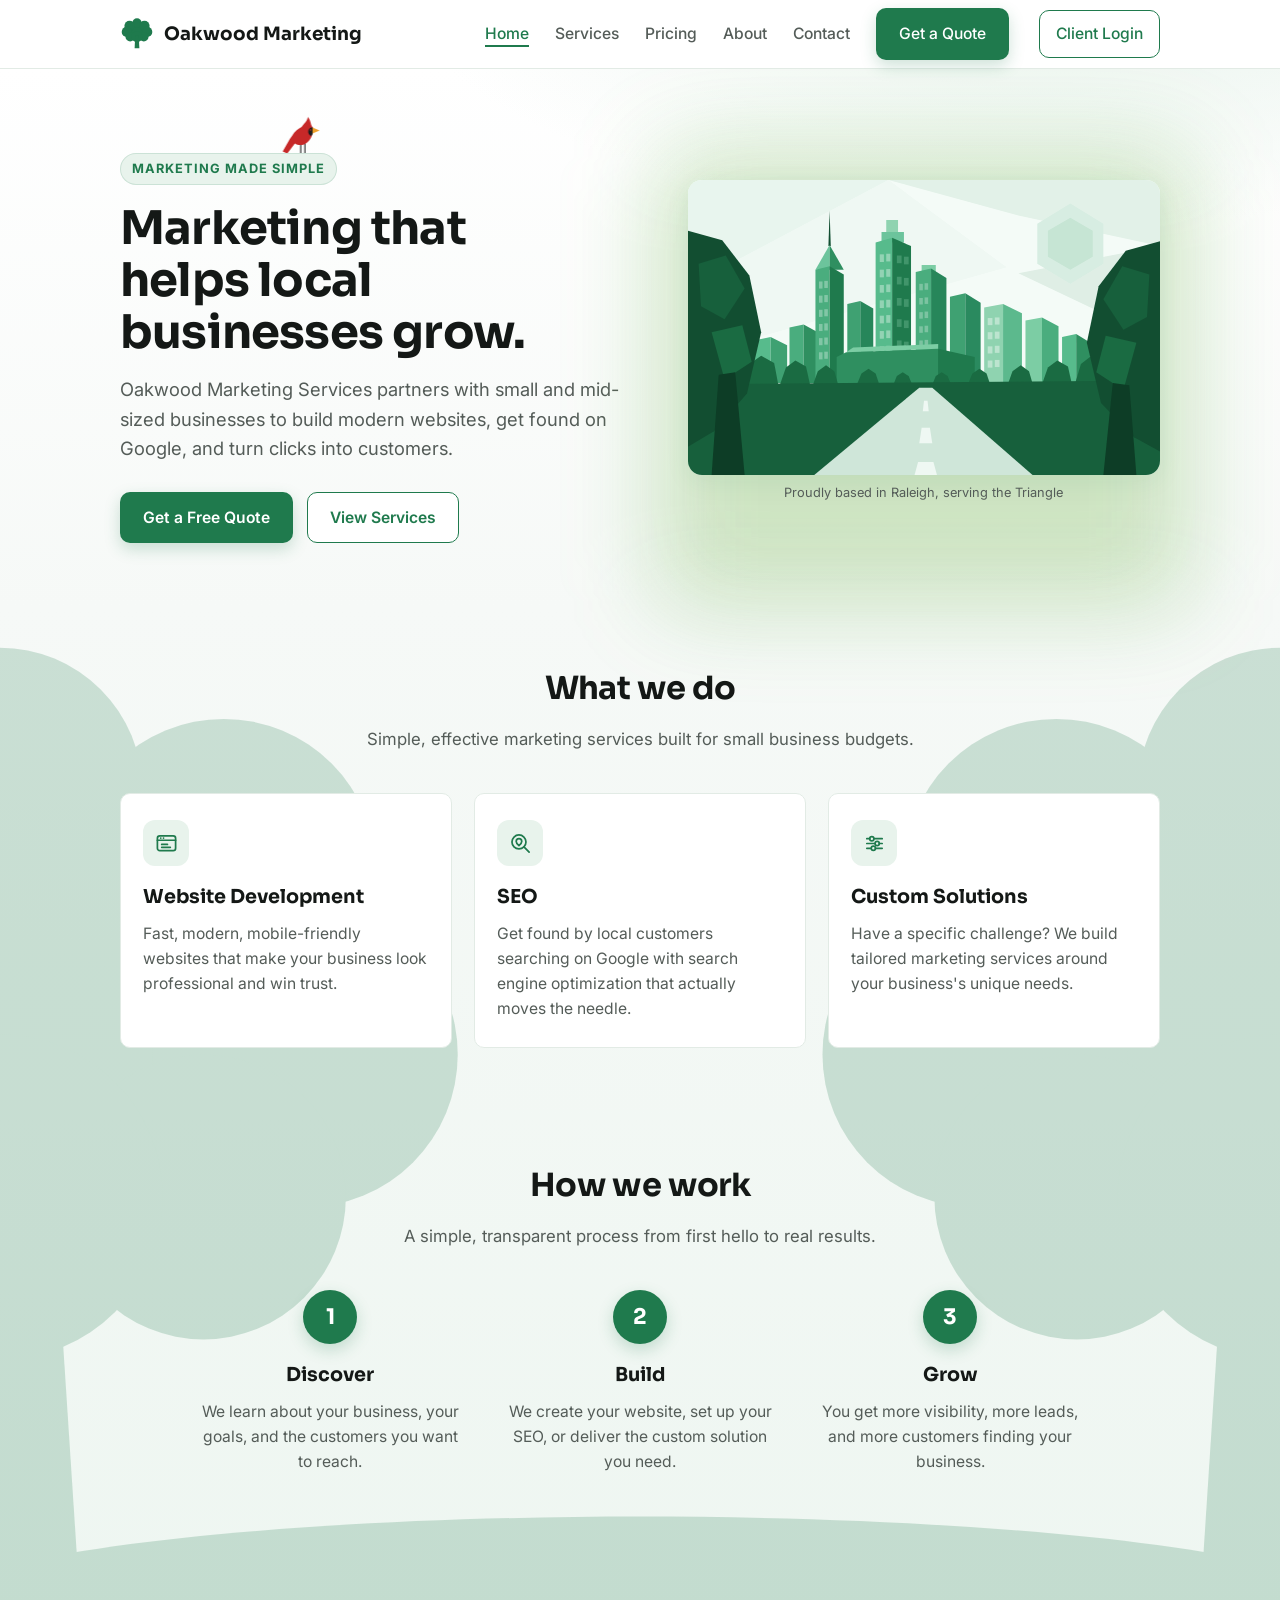
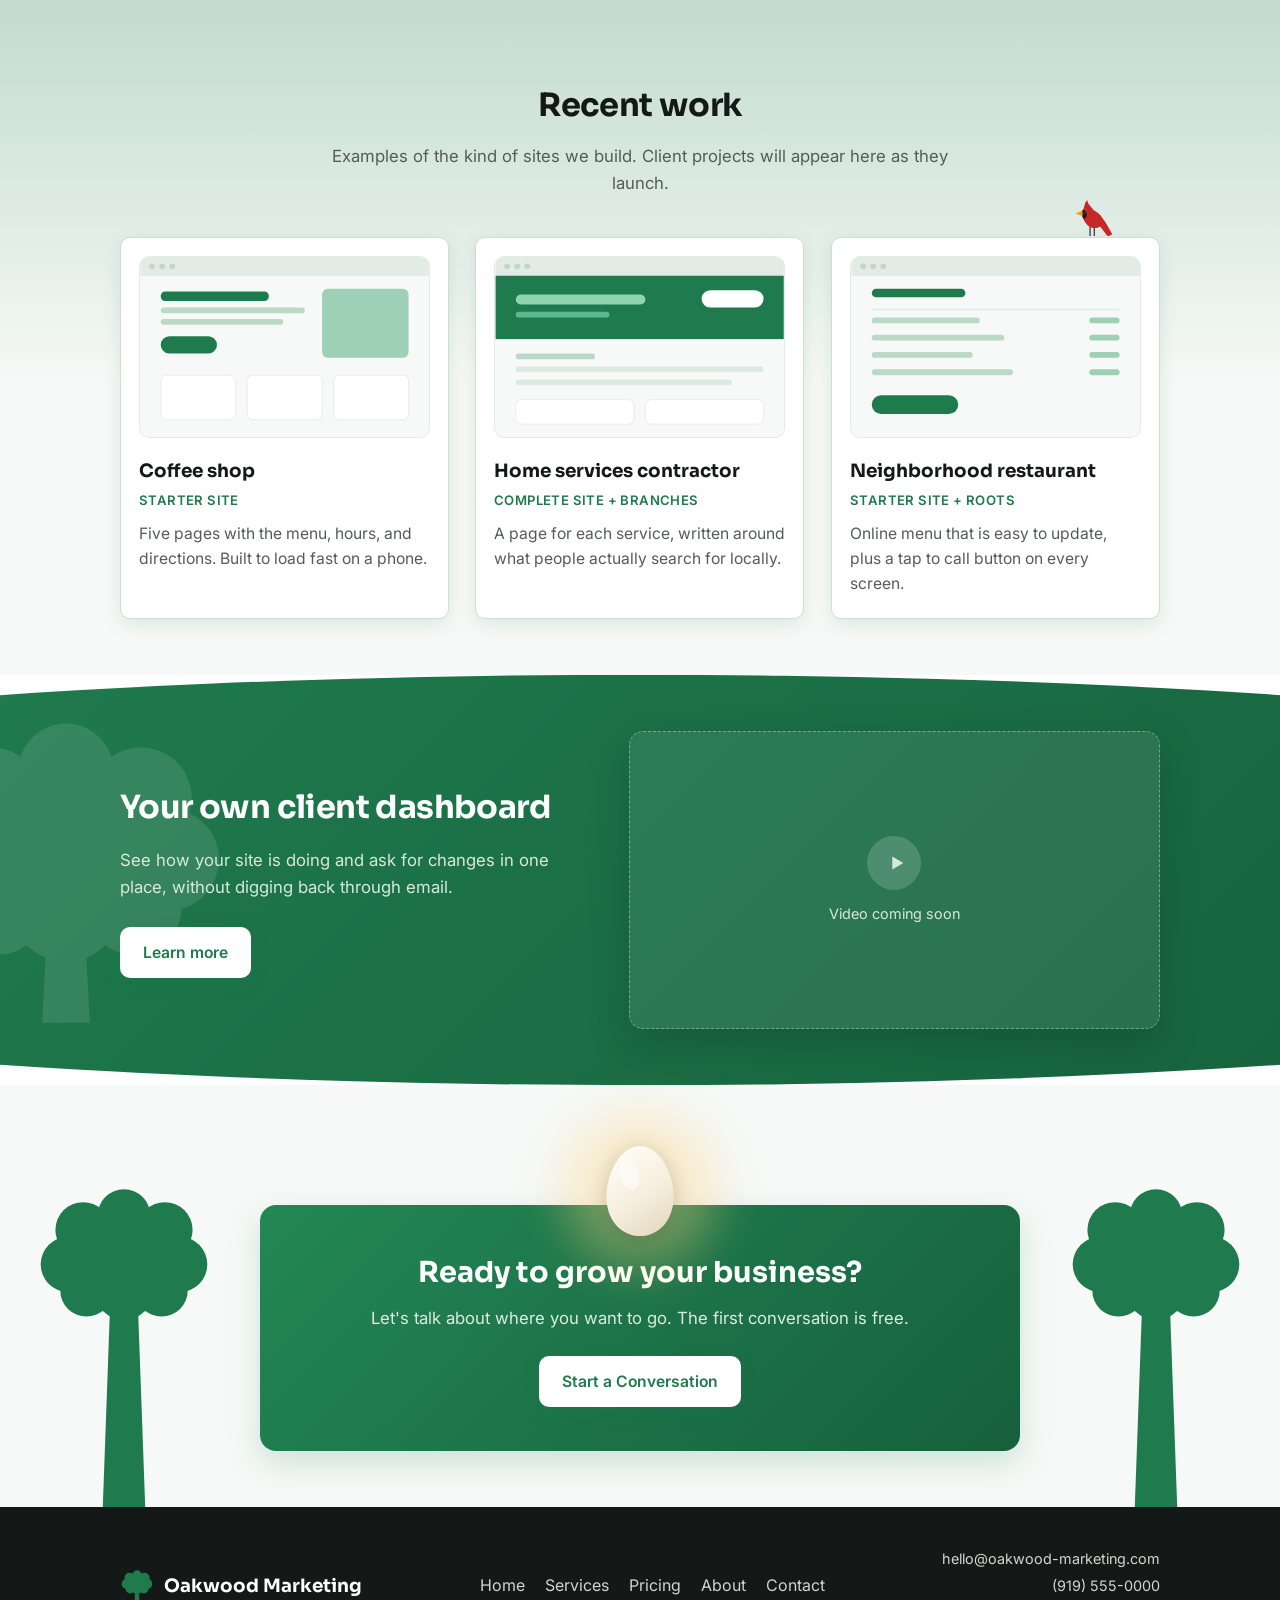
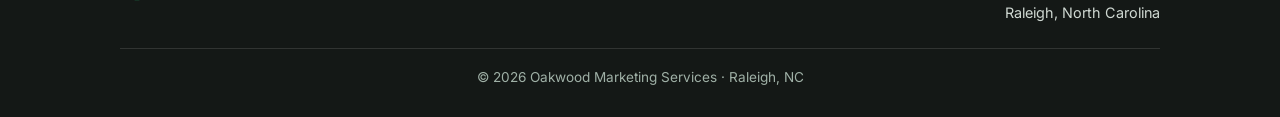
==== index.html @ 3a0f6552 "Make Client Login a white box on the nav's corner Moves it past Get a Quote so it sits out on the co" ====
<!DOCTYPE html>
<html lang="en">
<head>
  <meta charset="UTF-8">
  <meta name="viewport" content="width=device-width, initial-scale=1.0">
  <title>Oakwood Marketing Services | Small Business Marketing in Raleigh</title>
  <meta name="description" content="Oakwood Marketing Services helps small and mid-sized businesses in Raleigh and the Triangle area grow with website development, SEO, and custom marketing solutions.">
  <link rel="icon" href="assets/favicon.svg" type="image/svg+xml">
  <link rel="preconnect" href="https://fonts.googleapis.com">
  <link rel="preconnect" href="https://fonts.gstatic.com" crossorigin>
  <link href="https://fonts.googleapis.com/css2?family=Inter:wght@400;500;600&family=Sora:wght@600;700&display=swap" rel="stylesheet">
  <link rel="stylesheet" href="css/styles.css?v=86">
</head>
<body>

  <!-- Header -->
  <header class="site-header">
    <div class="container nav">
      <a href="index.html" class="brand">
        <img src="assets/logo.svg" alt="Oakwood Marketing logo" class="logo-mark">
        Oakwood Marketing
      </a>
      <button class="nav-toggle" aria-label="Toggle menu" onclick="document.getElementById('navLinks').classList.toggle('open')">☰</button>
      <ul class="nav-links" id="navLinks">
        <li><a href="index.html" class="active">Home</a></li>
        <li><a href="services.html">Services</a></li>
        <li><a href="services.html#pricing">Pricing</a></li>
        <li><a href="about.html">About</a></li>
        <li><a href="contact.html">Contact</a></li>
        <li><a href="contact.html" class="btn btn-primary">Get a Quote</a></li>
        <li><a href="login.html" class="btn btn-outline nav-login">Client Login</a></li>
      </ul>
    </div>
  </header>

  <!-- Hero -->
  <section class="hero">
    <div class="container hero-grid">
      <div>
        <span class="eyebrow">
          Marketing made simple
          <span class="cardinal-flight">
            <svg class="cardinal" viewBox="0 0 100 94" role="img" aria-label="Cardinal, the North Carolina state bird">
            <g class="bird">
            <!-- legs -->
            <g stroke="#1c1c1c" stroke-width="2.6" stroke-linecap="round">
              <line x1="47" y1="70" x2="47" y2="93"/>
              <line x1="57" y1="68" x2="57" y2="93"/>
            </g>
            <!-- single silhouette: crest, back, tail, belly, throat -->
            <path fill="#c62828" d="
              M76,33
              C74,30 73,28 72,26
              C70,18 68,11 64,7
              C63,13 60,18 56,22
              C53,25 51,28 49,31
              C41,35 33,41 27,51
              C24,55 22,58 20,61
              L4,89
              L15,94
              L33,70
              C42,76 54,75 63,67
              C69,62 73,55 75,46
              Z"/>
            <!-- face mask -->
            <path fill="#1c1c1c" d="
              M76,32
              C70,31 66,34 65,40
              C64,46 67,51 72,52
              C74,50 75,48 76,45
              Z"/>
            <!-- beak -->
            <polygon fill="#f0a02a" points="75,32 92,39 75,46"/>
            <!-- eye -->
            <circle cx="70" cy="38" r="1.9" fill="#c62828"/>
            </g>
            </svg>
          </span>
        </span>
        <h1>Marketing that helps local businesses grow.</h1>
        <p class="lead">Oakwood Marketing Services partners with small and mid-sized businesses to build modern websites, get found on Google, and turn clicks into customers.</p>
        <div class="hero-actions">
          <a href="contact.html" class="btn btn-primary">Get a Free Quote</a>
          <a href="services.html" class="btn btn-outline">View Services</a>
        </div>
      </div>
      <div class="hero-visual">
        <img src="assets/raleigh.svg" alt="Low poly illustration of the downtown Raleigh skyline" class="hero-img">
        <p class="img-caption">Proudly based in Raleigh, serving the Triangle</p>
      </div>
    </div>
  </section>

  <!-- Scene: What we do + How we work share one continuous backdrop -->
  <div class="scene">
    <div class="section-accents" aria-hidden="true">
      <svg class="tree-accent left" viewBox="0 0 100 100" preserveAspectRatio="xMidYMax meet">
        <g fill="#1f7a4d">
          <polygon points="45,54 55,54 58,100 42,100"/>
          <g class="canopy">
            <circle cx="50" cy="38" r="26"/>
            <circle cx="50" cy="18" r="14"/>
            <circle cx="28" cy="26" r="15"/>
            <circle cx="72" cy="26" r="15"/>
            <circle cx="20" cy="44" r="15"/>
            <circle cx="80" cy="44" r="15"/>
            <circle cx="30" cy="58" r="14"/>
            <circle cx="70" cy="58" r="14"/>
            <circle cx="50" cy="58" r="16"/>
          </g>
        </g>
      </svg>
      <svg class="tree-accent right" viewBox="0 0 100 100" preserveAspectRatio="xMidYMax meet">
        <g fill="#1f7a4d">
          <polygon points="45,54 55,54 58,100 42,100"/>
          <g class="canopy">
            <circle cx="50" cy="38" r="26"/>
            <circle cx="50" cy="18" r="14"/>
            <circle cx="28" cy="26" r="15"/>
            <circle cx="72" cy="26" r="15"/>
            <circle cx="20" cy="44" r="15"/>
            <circle cx="80" cy="44" r="15"/>
            <circle cx="30" cy="58" r="14"/>
            <circle cx="70" cy="58" r="14"/>
            <circle cx="50" cy="58" r="16"/>
          </g>
        </g>
      </svg>
      <img src="assets/hill.svg" alt="" class="hill-accent">
    </div>

  <!-- Services preview -->
  <section class="section-soft">
    <div class="container">
      <div class="section-head reveal">
        <h2>What we do</h2>
        <p>Simple, effective marketing services built for small business budgets.</p>
      </div>
      <div class="cards reveal-group">
        <div class="card reveal">
          <div class="icon"><svg viewBox="0 0 24 24" fill="none" stroke="currentColor" stroke-width="1.8" stroke-linecap="round" stroke-linejoin="round" aria-hidden="true"><rect x="2.5" y="4" width="19" height="15.5" rx="2.5"/><path d="M2.5 8.6h19"/><circle cx="6" cy="6.3" r=".95" fill="currentColor" stroke="none"/><circle cx="8.9" cy="6.3" r=".95" fill="currentColor" stroke="none"/><path d="M7 13h6M7 16h9"/></svg></div>
          <h3>Website Development</h3>
          <p>Fast, modern, mobile-friendly websites that make your business look professional and win trust.</p>
        </div>
        <div class="card reveal">
          <div class="icon"><svg viewBox="0 0 24 24" fill="none" stroke="currentColor" stroke-width="1.8" stroke-linecap="round" stroke-linejoin="round" aria-hidden="true"><circle cx="10.4" cy="10.4" r="7.3"/><path d="M15.6 15.6 21 21"/><path d="M10.4 14.2s2.9-2.5 2.9-4.4a2.9 2.9 0 0 0-5.8 0c0 1.9 2.9 4.4 2.9 4.4Z"/></svg></div>
          <h3>SEO</h3>
          <p>Get found by local customers searching on Google with search engine optimization that actually moves the needle.</p>
        </div>
        <div class="card reveal">
          <div class="icon"><svg viewBox="0 0 24 24" fill="none" stroke="currentColor" stroke-width="1.8" stroke-linecap="round" stroke-linejoin="round" aria-hidden="true"><path d="M4 7h3M11.4 7H20"/><circle cx="9.2" cy="7" r="2.2"/><path d="M4 12h8.6M17 12h3"/><circle cx="14.8" cy="12" r="2.2"/><path d="M4 17h4.6M13 17h7"/><circle cx="10.8" cy="17" r="2.2"/></svg></div>
          <h3>Custom Solutions</h3>
          <p>Have a specific challenge? We build tailored marketing services around your business's unique needs.</p>
        </div>
      </div>
    </div>
  </section>

  <!-- How we work -->
  <section class="how-it-works">
    <div class="container">
      <div class="section-head reveal">
        <h2>How we work</h2>
        <p>A simple, transparent process from first hello to real results.</p>
      </div>
      <div class="steps reveal-group">
        <div class="step reveal">
          <div class="step-num">1</div>
          <h3>Discover</h3>
          <p>We learn about your business, your goals, and the customers you want to reach.</p>
        </div>
        <div class="step reveal">
          <div class="step-num">2</div>
          <h3>Build</h3>
          <p>We create your website, set up your SEO, or deliver the custom solution you need.</p>
        </div>
        <div class="step reveal">
          <div class="step-num">3</div>
          <h3>Grow</h3>
          <p>You get more visibility, more leads, and more customers finding your business.</p>
        </div>
      </div>
    </div>
  </section>
  </div><!-- /.scene -->

  <!-- Portfolio -->
  <section class="work-section work-field">
    <div class="container">
      <div class="section-head reveal">
        <h2>Recent work</h2>
        <p>Examples of the kind of sites we build. Client projects will appear here as they launch.</p>
      </div>

      <div class="work-grid reveal-group">

        <article class="work-card reveal">
          <div class="work-shot">
            <svg viewBox="0 0 400 250" aria-hidden="true">
              <rect width="400" height="250" fill="#f6f9f7"/>
              <rect width="400" height="26" fill="#e2ebe5"/>
              <circle cx="16" cy="13" r="4" fill="#c3d6cb"/><circle cx="30" cy="13" r="4" fill="#c3d6cb"/><circle cx="44" cy="13" r="4" fill="#c3d6cb"/>
              <rect x="28" y="48" width="150" height="13" rx="6" fill="#1f7a4d"/>
              <rect x="28" y="70" width="200" height="8" rx="4" fill="#bcd9c8"/>
              <rect x="28" y="86" width="170" height="8" rx="4" fill="#bcd9c8"/>
              <rect x="28" y="110" width="78" height="24" rx="12" fill="#1f7a4d"/>
              <rect x="252" y="44" width="120" height="96" rx="8" fill="#9ed0b6"/>
              <rect x="28" y="164" width="104" height="62" rx="8" fill="#ffffff" stroke="#dceae2"/>
              <rect x="148" y="164" width="104" height="62" rx="8" fill="#ffffff" stroke="#dceae2"/>
              <rect x="268" y="164" width="104" height="62" rx="8" fill="#ffffff" stroke="#dceae2"/>
            </svg>
          </div>
          <h3>Coffee shop</h3>
          <p class="work-meta">Starter Site</p>
          <p>Five pages with the menu, hours, and directions. Built to load fast on a phone.</p>
        </article>

        <article class="work-card reveal">
          <div class="work-shot">
            <svg viewBox="0 0 400 250" aria-hidden="true">
              <rect width="400" height="250" fill="#f6f9f7"/>
              <rect width="400" height="26" fill="#e2ebe5"/>
              <circle cx="16" cy="13" r="4" fill="#c3d6cb"/><circle cx="30" cy="13" r="4" fill="#c3d6cb"/><circle cx="44" cy="13" r="4" fill="#c3d6cb"/>
              <rect x="0" y="26" width="400" height="88" fill="#1f7a4d"/>
              <rect x="28" y="52" width="180" height="14" rx="7" fill="#8fd3b0"/>
              <rect x="28" y="76" width="130" height="8" rx="4" fill="#5cb98d"/>
              <rect x="286" y="46" width="86" height="24" rx="12" fill="#ffffff"/>
              <rect x="28" y="134" width="110" height="8" rx="4" fill="#bcd9c8"/>
              <rect x="28" y="152" width="344" height="8" rx="4" fill="#dceae2"/>
              <rect x="28" y="170" width="300" height="8" rx="4" fill="#dceae2"/>
              <rect x="28" y="198" width="164" height="34" rx="8" fill="#ffffff" stroke="#dceae2"/>
              <rect x="208" y="198" width="164" height="34" rx="8" fill="#ffffff" stroke="#dceae2"/>
            </svg>
          </div>
          <h3>Home services contractor</h3>
          <p class="work-meta">Complete Site + Branches</p>
          <p>A page for each service, written around what people actually search for locally.</p>
        </article>

        <article class="work-card reveal">
          <div class="work-shot">
            <svg viewBox="0 0 400 250" aria-hidden="true">
              <rect width="400" height="250" fill="#f6f9f7"/>
              <rect width="400" height="26" fill="#e2ebe5"/>
              <circle cx="16" cy="13" r="4" fill="#c3d6cb"/><circle cx="30" cy="13" r="4" fill="#c3d6cb"/><circle cx="44" cy="13" r="4" fill="#c3d6cb"/>
              <rect x="28" y="44" width="130" height="12" rx="6" fill="#1f7a4d"/>
              <rect x="28" y="72" width="344" height="1.5" fill="#dceae2"/>
              <rect x="28" y="84" width="150" height="8" rx="4" fill="#bcd9c8"/><rect x="330" y="84" width="42" height="8" rx="4" fill="#9ed0b6"/>
              <rect x="28" y="108" width="184" height="8" rx="4" fill="#bcd9c8"/><rect x="330" y="108" width="42" height="8" rx="4" fill="#9ed0b6"/>
              <rect x="28" y="132" width="140" height="8" rx="4" fill="#bcd9c8"/><rect x="330" y="132" width="42" height="8" rx="4" fill="#9ed0b6"/>
              <rect x="28" y="156" width="196" height="8" rx="4" fill="#bcd9c8"/><rect x="330" y="156" width="42" height="8" rx="4" fill="#9ed0b6"/>
              <rect x="28" y="192" width="120" height="26" rx="13" fill="#1f7a4d"/>
            </svg>
          </div>
          <h3>Neighborhood restaurant</h3>
          <p class="work-meta">Starter Site + Roots</p>
          <p>Online menu that is easy to update, plus a tap to call button on every screen.</p>
        </article>

        <!-- Same cardinal, same flight. The wrapper mirrors it so the
             run-up comes from the right and it perches on the last card. -->
        <span class="cardinal-perch grow" aria-hidden="true">
          <span class="cardinal-flight">
              <svg class="cardinal" viewBox="0 0 100 94" aria-hidden="true">
              <g class="bird">
              <!-- legs -->
              <g stroke="#1c1c1c" stroke-width="2.6" stroke-linecap="round">
                <line x1="47" y1="70" x2="47" y2="93"/>
                <line x1="57" y1="68" x2="57" y2="93"/>
              </g>
              <!-- single silhouette: crest, back, tail, belly, throat -->
              <path fill="#c62828" d="
                M76,33
                C74,30 73,28 72,26
                C70,18 68,11 64,7
                C63,13 60,18 56,22
                C53,25 51,28 49,31
                C41,35 33,41 27,51
                C24,55 22,58 20,61
                L4,89
                L15,94
                L33,70
                C42,76 54,75 63,67
                C69,62 73,55 75,46
                Z"/>
              <!-- face mask -->
              <path fill="#1c1c1c" d="
                M76,32
                C70,31 66,34 65,40
                C64,46 67,51 72,52
                C74,50 75,48 76,45
                Z"/>
              <!-- beak -->
              <polygon fill="#f0a02a" points="75,32 92,39 75,46"/>
              <!-- eye -->
              <circle cx="70" cy="38" r="1.9" fill="#c62828"/>
              </g>
              </svg>
          </span>
        </span>

      </div>
    </div>
  </section>

  <!-- Client dashboard -->
  <section class="promo-section" id="dashboard">
    <img src="assets/logo-white.svg" alt="" class="promo-stamp" aria-hidden="true">
    <div class="container promo-grid">

      <div class="promo-copy reveal">
        <h2>Your own client dashboard</h2>
        <p>See how your site is doing and ask for changes in one place, without
           digging back through email.</p>
        <!-- Point this at the dashboard's own page or section once one exists. -->
        <a href="services.html" class="btn btn-primary">Learn more</a>
      </div>

      <!-- TO ADD THE VIDEO: delete the .promo-video-empty span below and drop the
           embed in its place, e.g.
           <iframe src="https://www.youtube.com/embed/VIDEO_ID"
                   title="A tour of the client dashboard"
                   allow="accelerometer; clipboard-write; encrypted-media; picture-in-picture"
                   allowfullscreen></iframe>
           The frame is already 16:9 and the iframe fills it, so nothing else
           needs changing. -->
      <div class="promo-video reveal">
        <span class="promo-video-empty">
          <span class="play">
            <svg viewBox="0 0 24 24" fill="currentColor" aria-hidden="true">
              <polygon points="8,5 20,12 8,19"/>
            </svg>
          </span>
          Video coming soon
        </span>
      </div>

    </div>
  </section>

  <!-- CTA -->
  <section class="section-soft cta-section">
    <svg class="cta-tree left grow" viewBox="0 0 120 200" aria-hidden="true">
      <g fill="#1f7a4d">
        <polygon points="52,62 68,62 73,200 47,200"/>
        <g class="canopy">
          <circle cx="60" cy="44" r="30"/>
          <circle cx="60" cy="21" r="16"/>
          <circle cx="35" cy="30" r="17"/>
          <circle cx="85" cy="30" r="17"/>
          <circle cx="26" cy="51" r="17"/>
          <circle cx="94" cy="51" r="17"/>
          <circle cx="37" cy="67" r="16"/>
          <circle cx="83" cy="67" r="16"/>
          <circle cx="60" cy="67" r="18"/>
        </g>
      </g>
    </svg>
    <svg class="cta-tree right grow" viewBox="0 0 120 200" aria-hidden="true">
      <g fill="#1f7a4d">
        <polygon points="52,62 68,62 73,200 47,200"/>
        <g class="canopy">
          <circle cx="60" cy="44" r="30"/>
          <circle cx="60" cy="21" r="16"/>
          <circle cx="35" cy="30" r="17"/>
          <circle cx="85" cy="30" r="17"/>
          <circle cx="26" cy="51" r="17"/>
          <circle cx="94" cy="51" r="17"/>
          <circle cx="37" cy="67" r="16"/>
          <circle cx="83" cy="67" r="16"/>
          <circle cx="60" cy="67" r="18"/>
        </g>
      </g>
    </svg>
    <div class="container">
      <div class="cta-band reveal">
        <div class="egg-mark" aria-hidden="true">
          <span class="egg-glow"></span>
          <svg class="egg" viewBox="0 0 100 100">
            <defs>
              <linearGradient id="eggShell" x1="0.28" y1="0" x2="0.78" y2="1">
                <stop offset="0" stop-color="#fffdf6"/>
                <stop offset="0.55" stop-color="#f6eedd"/>
                <stop offset="1" stop-color="#e4d9c2"/>
              </linearGradient>
            </defs>
            <path d="M50,3 C69,3 85,29 85,56 C85,81 69,97 50,97 C31,97 15,81 15,56 C15,29 31,3 50,3 Z"
                  fill="url(#eggShell)"/>
            <ellipse cx="39" cy="34" rx="10" ry="15" fill="#ffffff" opacity="0.5" transform="rotate(-18 39 34)"/>
          </svg>
        </div>
        <h2>Ready to grow your business?</h2>
        <p>Let's talk about where you want to go. The first conversation is free.</p>
        <a href="contact.html" class="btn btn-primary">Start a Conversation</a>
      </div>
    </div>
  </section>


  <!-- Footer -->
  <footer class="site-footer">
    <div class="container">
      <div class="footer-grid">
        <a href="index.html" class="brand">
          <img src="assets/logo.svg" alt="Oakwood Marketing logo" class="logo-mark"> Oakwood Marketing
        </a>
        <ul class="footer-links">
          <li><a href="index.html">Home</a></li>
          <li><a href="services.html">Services</a></li>
          <li><a href="services.html#pricing">Pricing</a></li>
          <li><a href="about.html">About</a></li>
          <li><a href="contact.html">Contact</a></li>
        </ul>
        <ul class="footer-contact">
          <li><a href="mailto:hello@oakwood-marketing.com">hello@oakwood-marketing.com</a></li>
          <li><a href="tel:+19195550000">(919) 555-0000</a></li>
          <li>Raleigh, North Carolina</li>
        </ul>
      </div>
      <div class="footer-bottom">
        © 2026 Oakwood Marketing Services · Raleigh, NC
      </div>
    </div>
  </footer>

  <script src="js/main.js"></script>
</body>
</html>
---- css/styles.css ----
/* Oakwood Marketing Services base styles.
   Simple, modern, white + green. */

:root {
  --green: #1f7a4d;
  --green-dark: #15603b;
  --green-light: #e8f3ec;
  --ink: #141816;
  --muted: #545c58;
  --white: #ffffff;
  --bg-soft: #f6f9f7;
  /* The one grass tone. This is what a tinted tree or hill actually renders as
     on the home page, so anything that has to sit flush against grass is filled
     with this flat value instead of stacking its own opacity. Two separately
     tinted layers that overlap composite to a darker patch; one flat colour
     cannot. */
  --grass: #c5ddd0;
  --border: #e2ebe5;
  --radius: 10px;
  --shadow: 0 6px 24px rgba(31, 122, 77, 0.08);
  --max: 1080px;
  --font-display: "Sora", -apple-system, BlinkMacSystemFont, "Segoe UI", Roboto, Helvetica, Arial, sans-serif;
  --font-body: "Inter", -apple-system, BlinkMacSystemFont, "Segoe UI", Roboto, Helvetica, Arial, sans-serif;
}

* { box-sizing: border-box; }

html { scroll-behavior: smooth; }

/* The header is sticky, so jumping to an anchor would park the target
   underneath it. Stop short by the header height plus a little breathing room. */
[id] { scroll-margin-top: 96px; }

body {
  margin: 0;
  font-family: var(--font-body);
  color: var(--ink);
  background: var(--white);
  line-height: 1.6;
}

h1, h2, h3, .brand, .stat .num {
  font-family: var(--font-display);
}

a { color: var(--green); text-decoration: none; }
a:hover { text-decoration: underline; }

.container {
  width: 100%;
  max-width: var(--max);
  margin: 0 auto;
  padding: 0 20px;
}

/* ---------- Header / Nav ---------- */
.site-header {
  position: sticky;
  top: 0;
  z-index: 50;
  background: rgba(255, 255, 255, 0.92);
  backdrop-filter: blur(8px);
  border-bottom: 1px solid var(--border);
}

.nav {
  display: flex;
  align-items: center;
  justify-content: space-between;
  height: 68px;
}

.brand {
  display: flex;
  align-items: center;
  gap: 10px;
  font-weight: 700;
  font-size: 1.15rem;
  color: var(--ink);
}
.brand:hover { text-decoration: none; }

.brand .logo-mark {
  width: 34px;
  height: 34px;
  display: inline-block;
  vertical-align: middle;
}

.nav-links {
  display: flex;
  align-items: center;
  gap: 26px;
  list-style: none;
  margin: 0;
  padding: 0;
}
.nav-links a {
  color: var(--muted);
  font-weight: 500;
  font-size: 0.98rem;
}
.nav-links a:hover,
.nav-links a.active {
  color: var(--green);
  text-decoration: none;
}

.nav-toggle {
  display: none;
  background: none;
  border: 1px solid var(--border);
  border-radius: 8px;
  padding: 8px 10px;
  cursor: pointer;
  font-size: 1.1rem;
  line-height: 1;
}

/* ---------- Buttons ---------- */
.btn {
  display: inline-block;
  padding: 12px 22px;
  border-radius: var(--radius);
  font-weight: 600;
  font-size: 0.98rem;
  cursor: pointer;
  border: 1px solid transparent;
  transition: transform 0.05s ease, background 0.15s ease, color 0.15s ease;
}
.btn:hover { text-decoration: none; }
.btn:active { transform: translateY(1px); }

.btn-primary {
  background: var(--green);
  color: #fff;
}
.btn-primary:hover { background: var(--green-dark); color: #fff; }

.btn-outline {
  background: #fff;
  color: var(--green);
  border-color: var(--green);
}
.btn-outline:hover { background: var(--green-light); }

/* ---------- Hero ---------- */
.hero {
  padding: 84px 0 64px;
  /* Not clipped, and lifted above the section below it, so the glow behind the
     skyline feathers past the section edge instead of being cut off in a
     straight line along it. The cardinal only ever travels off to the left,
     which cannot pull a scrollbar in this direction, so nothing here needs the
     clip that used to be doing both jobs. */
  position: relative;
  z-index: 2;
  background:
    radial-gradient(1100px 380px at 85% -15%, var(--green-light), transparent 62%),
    linear-gradient(180deg, #ffffff 0%, var(--bg-soft) 100%);
}
.hero-grid {
  display: grid;
  grid-template-columns: 1.1fr 1fr;
  gap: 48px;
  align-items: center;
}
.hero h1 {
  font-size: 2.9rem;
  line-height: 1.12;
  margin: 0 0 16px;
  letter-spacing: -0.8px;
  text-wrap: balance;
}
.hero .lead {
  font-size: 1.15rem;
  color: var(--muted);
  margin: 0 0 28px;
}
.hero-actions { display: flex; gap: 14px; flex-wrap: wrap; }

.hero-img {
  width: 100%;
  border-radius: 14px;
  box-shadow: var(--shadow);
  display: block;
  transition: transform 0.35s ease, box-shadow 0.35s ease;
}
.hero-img:hover {
  transform: translateY(-5px);
  box-shadow: 0 16px 40px rgba(31, 122, 77, 0.16);
}
.img-caption {
  font-size: 0.8rem;
  color: var(--muted);
  margin-top: 8px;
  text-align: center;
}

.eyebrow {
  position: relative;
  display: inline-block;
  font-size: 0.8rem;
  font-weight: 700;
  letter-spacing: 1px;
  text-transform: uppercase;
  color: var(--green);
  background: var(--green-light);
  padding: 6px 12px;
  border-radius: 999px;
  margin-bottom: 18px;
  box-shadow: inset 0 0 0 1px rgba(31, 122, 77, 0.14);
}

/* ---------- Sections ---------- */
section { padding: 56px 0; }
.section-soft { background: var(--bg-soft); }

.section-head { text-align: center; max-width: 640px; margin: 0 auto 40px; }
.section-head h2 { font-size: 2rem; margin: 0 0 12px; letter-spacing: -0.6px; }
.section-head p { color: var(--muted); margin: 0; font-size: 1.05rem; }

/* ---------- Cards ---------- */
.cards {
  display: grid;
  grid-template-columns: repeat(3, 1fr);
  gap: 22px;
}
.card {
  background: #fff;
  border: 1px solid var(--border);
  border-radius: var(--radius);
  padding: 26px 22px;
  position: relative;
  overflow: hidden;
  transition: box-shadow 0.15s ease, transform 0.15s ease;
}
.card:hover {
  box-shadow: var(--shadow);
  transform: translateY(-3px);
  border-color: #cfe0d6;
}
/* Green accent line that draws in across the top on hover */
.card::before {
  content: "";
  position: absolute;
  top: 0;
  left: 0;
  right: 0;
  height: 3px;
  background: linear-gradient(90deg, var(--green), #3aa76d);
  transform: scaleX(0);
  transform-origin: left;
  transition: transform 0.25s ease;
}
.card:hover::before { transform: scaleX(1); }
/* Line icons rather than emoji: emoji render differently on every platform and
   never match the brand colour. These inherit currentColor, so the tile can
   invert cleanly on hover. */
.card .icon {
  width: 46px; height: 46px;
  border-radius: 12px;
  background: var(--green-light);
  color: var(--green);
  display: inline-flex;
  align-items: center;
  justify-content: center;
  margin-bottom: 16px;
  /* Transform only. The colour swap below lands instantly, which is how this
     has always looked: a later rule used to reset this shorthand and drop the
     colour transition. Folded in as the winning value rather than "fixed", so
     hover is unchanged. */
  transition: transform 0.2s ease;
}
.card .icon svg { width: 23px; height: 23px; display: block; }
.card:hover .icon {
  background: var(--green);
  color: #fff;
  transform: scale(1.08);
}
.card h3 { margin: 0 0 8px; font-size: 1.2rem; }
.card p { margin: 0; color: var(--muted); font-size: 0.98rem; }

/* ---------- Dashboard promo ---------- */
/* A full-bleed green band. The CTA further down is a green card floating on a
   soft background, so these two read as different objects rather than one long
   stretch of green. */
.promo-section {
  background: linear-gradient(135deg, #1f7a4d 0%, #17643e 100%);
  color: #fff;
  /* Holds the stamp, which hangs off the left edge and is clipped by it. */
  position: relative;
  overflow: hidden;
  /* Bows the top and bottom out from the centre. Deliberately not border-radius:
     corner ellipses always turn vertical where they meet the side, so the bend
     is flat across the middle and then hooks down hard at both ends. Clipping
     to one ellipse wider than the section instead means only its gentle middle
     stretch is ever on screen, so the curve carries at the same rate the whole
     way across. The width multiplier sets how even it reads (higher is flatter
     and more constant); the height stays at 50% so the band keeps its full
     height at the centre. */
  clip-path: ellipse(115% 50% at 50% 50%);
}
.promo-section > .container { position: relative; z-index: 1; }
/* The mark pressed into the left edge of the band, most of it off the page.
   Kept faint so it reads as a watermark behind the heading rather than
   competing with it, the same way the page-header leaf clusters do. */
.promo-stamp {
  position: absolute;
  left: -104px;
  top: 50%;
  transform: translateY(-50%);
  width: 340px;
  height: auto;
  opacity: 0.11;
  pointer-events: none;
  z-index: 0;
}
.promo-grid {
  display: grid;
  grid-template-columns: 1fr 1.15fr;
  gap: 48px;
  align-items: center;
}
.promo-copy h2 {
  margin: 0 0 14px;
  font-size: 2rem;
  letter-spacing: -0.6px;
  text-wrap: balance;
}
.promo-copy p {
  margin: 0 0 26px;
  color: #d7e9de;
  font-size: 1.05rem;
}
/* Same white-on-green button the CTA band uses, so the two greens agree. */
.promo-copy .btn-primary { background: #fff; color: var(--green); }
.promo-copy .btn-primary:hover { background: var(--green-light); color: var(--green-dark); }

/* Holds its 16:9 shape whether it contains the placeholder or a real embed, so
   dropping the video in never shifts the section's height. */
.promo-video {
  position: relative;
  aspect-ratio: 16 / 9;
  border-radius: 14px;
  overflow: hidden;
  background: rgba(255, 255, 255, 0.08);
  box-shadow: 0 14px 38px rgba(9, 46, 29, 0.28);
}
.promo-video > iframe,
.promo-video > video {
  width: 100%;
  height: 100%;
  border: 0;
  display: block;
}
/* Comes out with the placeholder once a real embed goes in. */
.promo-video-empty {
  position: absolute;
  inset: 0;
  display: flex;
  flex-direction: column;
  align-items: center;
  justify-content: center;
  gap: 12px;
  border: 1px dashed rgba(255, 255, 255, 0.35);
  border-radius: 14px;
  color: #d7e9de;
  font-size: 0.9rem;
}
.promo-video-empty .play {
  width: 54px;
  height: 54px;
  border-radius: 50%;
  background: rgba(255, 255, 255, 0.16);
  display: inline-flex;
  align-items: center;
  justify-content: center;
}
.promo-video-empty .play svg { width: 22px; height: 22px; margin-left: 3px; }

/* ---------- CTA band ---------- */
.cta-band {
  background: linear-gradient(135deg, #238755 0%, #16603c 100%);
  color: #fff;
  border-radius: 16px;
  padding: 44px;
  text-align: center;
  box-shadow: 0 12px 32px rgba(31, 122, 77, 0.18);
}
.cta-band h2 { margin: 0 0 10px; font-size: 1.8rem; }
.cta-band p { margin: 0 0 24px; color: #dcece3; font-size: 1.05rem; }
.cta-band .btn-primary { background: #fff; color: var(--green); }
.cta-band .btn-primary:hover { background: var(--green-light); }

/* ---------- Pricing ---------- */
/* Builds and care plans are priced in different units, so they get their own
   blocks rather than sharing one grid where $500 could be read as monthly. */
.price-group-title {
  font-size: 1.35rem;
  margin: 0 0 4px;
  text-align: center;
}
.price-group-note {
  text-align: center;
  color: var(--muted);
  margin: 0 0 26px;
  font-size: 0.98rem;
}
/* Access is not a tier feature, so it sits above the cards as one promise
   that applies to all of them. */
.price-promise {
  max-width: 660px;
  margin: 0 auto 26px;
  padding: 14px 20px;
  background: var(--green-light);
  border: 1px solid #cfe4d8;
  border-radius: var(--radius);
  text-align: center;
  font-size: 0.95rem;
  color: var(--ink);
}
.price-promise strong { color: var(--green); }

.price-cards {
  display: grid;
  gap: 20px;
  margin-bottom: 48px;
  align-items: start;
}
.price-cards.two   { grid-template-columns: repeat(2, 1fr); max-width: 780px; margin-inline: auto; margin-bottom: 54px; }
/* Both build cards carry a badge that hangs over the top edge, so the row needs
   room for it. */
.price-cards.two .price-card { margin-top: 12px; }
.price-cards.three { grid-template-columns: repeat(3, 1fr); }

.price-card {
  position: relative;
  background: #fff;
  border: 1px solid var(--border);
  border-radius: var(--radius);
  padding: 28px 24px;
  display: flex;
  flex-direction: column;
  height: 100%;
}
.price-card h4 {
  font-family: var(--font-display);
  font-size: 1.25rem;
  margin: 0 0 6px;
}
.price-for {
  color: var(--muted);
  font-size: 0.94rem;
  margin: 0 0 18px;
  min-height: 2.6em;
}
.price {
  font-family: var(--font-display);
  font-size: 2.2rem;
  font-weight: 700;
  color: var(--green);
  line-height: 1;
  margin-bottom: 20px;
  font-variant-numeric: tabular-nums;
}
.price .from,
.price .to,
.price .per {
  font-family: var(--font-body);
  font-size: 0.95rem;
  font-weight: 500;
  color: var(--muted);
}
.price .from { margin-right: 7px; }
.price .to { margin: 0 6px; }

/* The struck list price sitting beside the offer. Deliberately smaller and in
   the body face, so the number people actually pay stays the loud one. <s>
   rather than a styled span, so it is announced as no longer current instead of
   read out as a second price. */
.price-was {
  font-family: var(--font-body);
  font-size: 1.1rem;
  font-weight: 500;
  color: var(--muted);
  text-decoration-thickness: 2px;
  margin-right: 10px;
  vertical-align: middle;
}
/* Sits under the price, so the offer has a reason and an end rather than just
   being a lower number. */
.price-note {
  margin: -12px 0 20px;
  font-size: 0.86rem;
  color: var(--muted);
}

.price-list {
  list-style: none;
  margin: 0 0 24px;
  padding: 0;
  flex: 1;
}
.price-list li {
  position: relative;
  padding: 6px 0 6px 26px;
  font-size: 0.95rem;
  color: var(--ink);
}
.price-list li::before {
  content: "";
  position: absolute;
  left: 2px;
  top: 13px;
  width: 11px;
  height: 6px;
  border-left: 2px solid var(--green);
  border-bottom: 2px solid var(--green);
  transform: rotate(-45deg);
}
.price-card .btn { width: 100%; text-align: center; }

/* The middle plan is the one to steer toward, so it gets the weight */
.price-card.featured {
  border: 2px solid var(--green);
  box-shadow: var(--shadow);
}
.price-badge {
  position: absolute;
  top: -12px;
  left: 50%;
  transform: translateX(-50%);
  background: var(--green);
  color: #fff;
  font-size: 0.72rem;
  font-weight: 700;
  letter-spacing: 0.06em;
  text-transform: uppercase;
  padding: 5px 13px;
  border-radius: 999px;
  white-space: nowrap;
}

.price-footnote {
  text-align: center;
  color: var(--muted);
  font-size: 0.92rem;
  max-width: 560px;
  margin: 0 auto;
}

@media (max-width: 820px) {
  .price-cards.two,
  .price-cards.three { grid-template-columns: 1fr; }
  .price-for { min-height: 0; }
  .price-card.featured { margin-top: 10px; }
}

/* ---------- Page header (subpages) ---------- */
.page-header {
  background: var(--bg-soft);
  border-bottom: 1px solid var(--border);
  padding: 42px 0;
  text-align: center;
}
.page-header h1 { margin: 0 0 10px; font-size: 2.3rem; letter-spacing: -0.6px; }
.page-header p { margin: 0; color: var(--muted); font-size: 1.1rem; }

/* Leaf clusters peeking in from both edges, echoing the canopy on the home
   page. Clipped by the section so only part of each cluster shows. */
.page-header { position: relative; overflow: hidden; }
.page-header > .container { position: relative; z-index: 1; }
/* Sized off the section's height so the cluster spans it top to bottom, and
   the width follows from the artwork's own proportions. */
.leaf-cluster {
  position: absolute;
  top: 0;
  height: 100%;
  width: auto;
  opacity: 0.15;
  pointer-events: none;
  z-index: 0;
}
.leaf-cluster.left  { left: 0;  transform: translateX(-34%); }
.leaf-cluster.right { right: 0; transform: translateX(34%) scaleX(-1); }

@media (max-width: 700px) {
  .leaf-cluster { opacity: 0.1; }
  .leaf-cluster.left  { transform: translateX(-48%); }
  .leaf-cluster.right { transform: translateX(48%) scaleX(-1); }
}

/* ---------- About ---------- */

.stats {
  display: grid;
  grid-template-columns: repeat(3, 1fr);
  gap: 22px;
  margin-top: 40px;
}
.stat { text-align: center; }
.stat .num { font-size: 2rem; font-weight: 800; color: var(--green); }
.stat .label { color: var(--muted); font-size: 0.95rem; }

/* ---------- Founder ---------- */
/* Tighter top padding and a top-aligned photo, so the portrait is visible
   without scrolling instead of being pushed down by the taller text column. */
.founder-section { padding-top: 40px; }
.founder-grid {
  display: grid;
  grid-template-columns: 0.85fr 1.15fr;
  gap: 46px;
  align-items: start;
}

/* The photo sits in a frame offset behind it, so the portrait reads as placed
   rather than dropped in. */
.founder-photo {
  position: relative;
  border-radius: 16px;
  overflow: hidden;
  border: 3px solid var(--green);
  background: linear-gradient(160deg, var(--green-light), #dcece3);
  /* A definite height, so the photo's height:100% actually resolves. With only
     a min-height the frame had no definite size, the photo fell back to its own
     3:2 ratio, and the fallback gradient showed as a strip under it. */
  aspect-ratio: 4 / 3;
  min-height: 260px;
  display: flex;
  box-shadow: 14px 14px 0 rgba(31, 122, 77, 0.14);
}
.founder-photo img {
  position: relative;
  z-index: 1;
  width: 100%;
  height: 100%;
  object-fit: cover;
  display: block;
}
/* Sits behind the photo, so it only shows if the file is not there yet */
.photo-fallback {
  position: absolute;
  inset: 0;
  z-index: 0;
  display: flex;
  flex-direction: column;
  align-items: center;
  justify-content: center;
  gap: 10px;
  padding: 20px;
  text-align: center;
  color: var(--green);
  font-size: 0.88rem;
}
.photo-fallback svg { width: 34px; height: 34px; }
.photo-fallback code {
  font-size: 0.82rem;
  background: rgba(255, 255, 255, 0.7);
  padding: 2px 6px;
  border-radius: 5px;
}

.founder-label {
  display: inline-block;
  font-size: 0.76rem;
  font-weight: 700;
  letter-spacing: 1px;
  text-transform: uppercase;
  color: var(--green);
  background: var(--green-light);
  padding: 6px 12px;
  border-radius: 999px;
  margin-bottom: 14px;
}
.founder-copy h2 {
  margin: 0 0 2px;
  font-size: 2.1rem;
  letter-spacing: -0.5px;
}
.founder-role {
  margin: 0 0 18px;
  color: var(--muted);
  font-weight: 600;
  font-size: 0.98rem;
}
.founder-copy p { color: var(--ink); font-size: 1.02rem; }

.founder-contact {
  list-style: none;
  margin: 22px 0 24px;
  padding: 0;
  display: grid;
  gap: 11px;
}
.founder-contact li {
  display: flex;
  align-items: center;
  gap: 11px;
  font-size: 0.98rem;
  color: var(--ink);
}
.founder-contact svg {
  width: 19px;
  height: 19px;
  color: var(--green);
  flex-shrink: 0;
}
.founder-contact a { color: var(--ink); }
.founder-contact a:hover { color: var(--green); }

/* The three words close the section, separated by a rule rather than a gap so
   they read as a summary of what is above rather than a new section. The rule
   is a short centred pseudo-element, not a border on the box: a border runs the
   full container width and cuts straight across the trees standing at either
   edge. */
.founder-stats {
  position: relative;
  margin-top: 52px;
  padding-top: 38px;
}
.founder-stats::before {
  content: "";
  position: absolute;
  top: 0;
  left: 50%;
  width: 260px;
  max-width: 58%;
  height: 1px;
  transform: translateX(-50%);
  background: var(--border);
}

@media (max-width: 820px) {
  .founder-grid { grid-template-columns: 1fr; gap: 30px; }
  .founder-photo { box-shadow: 9px 9px 0 rgba(31, 122, 77, 0.14); }
  .founder-stats { margin-top: 38px; padding-top: 30px; }
}

/* ---------- Portfolio ---------- */
/* Three columns on desktop, two on tablet, one on phone. The screenshot sits
   in its own framed box so a real image can drop straight in later without
   any layout change. */
.work-grid {
  display: grid;
  grid-template-columns: repeat(3, 1fr);
  gap: 26px;
}
/* The default card border is a near-white green that vanishes against the
   grass field behind this section, leaving the cards looking like they bleed
   into the background. A firmer edge plus a resting shadow lifts them off it,
   and keeps them looking deliberate on the plain white pages too. */
.work-card {
  background: #fff;
  border: 1px solid #cbdfd4;
  border-radius: var(--radius);
  overflow: hidden;
  padding: 0 0 22px;
  box-shadow: 0 6px 18px rgba(18, 78, 49, 0.10);
  transition: box-shadow 0.15s ease, transform 0.15s ease, border-color 0.15s ease;
}
.work-card:hover {
  box-shadow: 0 14px 30px rgba(18, 78, 49, 0.16);
  transform: translateY(-3px);
  border-color: var(--green);
}

/* Fixed 8:5 frame so every card lines up whether the artwork inside is a
   placeholder mockup or a real screenshot.

   Inset rather than bled to the card edge. Full bleed put the card's own pale
   border directly against the dark artwork inside, and a pale hairline on dark
   green reads as a white seam. Held off the edge, the border only ever meets
   white, and the screenshot reads as framed. */
.work-shot {
  aspect-ratio: 8 / 5;
  margin: 18px 18px 0;
  background: var(--bg-soft);
  border: 1px solid var(--border);
  border-radius: 10px;
  overflow: hidden;
}
.work-shot svg,
.work-shot img {
  display: block;
  width: 100%;
  height: 100%;
  object-fit: cover;
  object-position: top center;
}

/* Text shares the screenshot's 18px gutter so every edge inside the card
   lines up on one column. */
.work-card h3 {
  margin: 18px 18px 4px;
  font-size: 1.15rem;
}
.work-meta {
  margin: 0 18px 10px;
  font-size: 0.82rem;
  font-weight: 600;
  letter-spacing: 0.4px;
  text-transform: uppercase;
  color: var(--green);
}
.work-card p:not(.work-meta) {
  margin: 0 18px;
  color: var(--muted);
  font-size: 0.98rem;
}

@media (max-width: 960px) {
  .work-grid { grid-template-columns: repeat(2, 1fr); }
}
@media (max-width: 640px) {
  .work-grid { grid-template-columns: 1fr; }
}

/* Home page only. The portfolio begins on the grass colour itself, so the hill
   above appears to run straight into it, then the ground fades out over the
   top half of the section.

   --grass is what the grass actually renders as, not what it is declared as:
   the hill is #1f7a4d drawn inside .section-accents at opacity 0.20, sitting
   on the scene gradient's end colour #eef6f1. Compositing those gives that
   value, and matching it exactly is what makes the seam disappear. If any of
   those three change, the token has to be recomputed with them. */
.work-field {
  background: linear-gradient(180deg, var(--grass) 0%, var(--bg-soft) 55%);
  /* Hides the cardinal while it is still off to the right, which also stops
     the run-up from widening the page. */
  overflow: hidden;
}
/* .section-accents is hidden at this width, so there is no hill to meet and
   the scene ends on its bare gradient instead. */
@media (max-width: 900px) {
  .work-field { background: linear-gradient(180deg, #eef6f1 0%, var(--bg-soft) 55%); }
}

/* ---------- Cardinal on the portfolio ---------- */
/* The same bird and the same three tracks as the hero, untouched. The only
   addition is scaleX(-1) on this wrapper, which mirrors the whole coordinate
   system: the run-up starts off the right edge instead of the left, the swoop
   reads the same way round, and the bird faces the way it is travelling.
   Anchored to the grid rather than to a card, because the cards clip their own
   overflow and would cut the flight off. */
.work-field .work-grid { position: relative; }
.cardinal-perch {
  position: absolute;
  right: 46px;
  bottom: 100%;
  line-height: 0;
  pointer-events: none;
  transform: scaleX(-1);
  z-index: 2;
}
/* .cardinal-flight carries the animation; the perch handles placement. */
.cardinal-perch .cardinal-flight {
  position: static;
  display: block;
}
/* Held on the first frame until the section is actually on screen, otherwise
   the flight is over before anyone scrolls down to it. */
.cardinal-perch .cardinal-flight,
.cardinal-perch .cardinal,
.cardinal-perch .bird { animation-play-state: paused; }
.cardinal-perch.visible .cardinal-flight,
.cardinal-perch.visible .cardinal,
.cardinal-perch.visible .bird { animation-play-state: running; }

/* One column at this width, so there is no rightmost card to aim at and not
   much room for the run-up. */
@media (max-width: 640px) {
  .cardinal-perch { display: none; }
}

/* ---------- Egg on the CTA ---------- */
/* One egg set half into the band's top edge, lit from behind. The glow breathes
   slowly and the egg itself only stirs once every several seconds, so it reads
   as something alive rather than as an ornament that jitters. */
.cta-band { position: relative; }
.egg-mark {
  position: absolute;
  bottom: 100%;
  left: 50%;
  width: 96px;
  height: 96px;
  margin-left: -48px;
  margin-bottom: -34px;   /* a little over a third sits over the band */
  z-index: 2;
  pointer-events: none;
}
.egg-glow {
  position: absolute;
  inset: -58%;
  border-radius: 50%;
  background: radial-gradient(circle,
    rgba(255, 216, 145, 0.60) 0%,
    rgba(255, 205, 120, 0.26) 44%,
    rgba(255, 205, 120, 0) 70%);
  filter: blur(16px);
  animation: eggGlow 5s ease-in-out infinite alternate;
}
.egg {
  position: relative;
  display: block;
  width: 100%;
  height: auto;
  filter: drop-shadow(0 4px 10px rgba(12, 48, 32, 0.22));
  transform-origin: 50% 82%;
  animation: eggStir 8s ease-in-out infinite;
}
@keyframes eggGlow {
  from { opacity: 0.55; transform: scale(0.93); }
  to   { opacity: 1;    transform: scale(1.07); }
}
@keyframes eggStir {
  0%, 88%, 100% { transform: rotate(0deg); }
  91% { transform: rotate(-2.2deg); }
  94% { transform: rotate(1.6deg); }
  97% { transform: rotate(-0.7deg); }
}

/* ---------- About: founder section shares the home page landscape ---------- */
/* Same .scene backdrop, trees and hill as the home page, so the two read as one
   world. Trees sit in .section-accents at z-index 0 and the section content at
   z-index 1, which is what keeps them behind the photo and the copy. */
/* Enough room under the stats that they clear the 140px hill band completely,
   rather than being cut through the middle by it. */
.about-scene .founder-section { padding-bottom: 190px; }
/* Back on the plain backdrop above the hill, so the brand green reads fine. */

/* ---------- Cardinal landing on the founder label ---------- */
/* A separate, longer flight from the hero's. Same shape of motion, dip then
   stall then straight down, just a longer run-in and more time to cover it.
   The hero's timings are untouched. */
.founder-label { position: relative; display: inline-block; }
/* The bird flies in from the left, so it crosses the portrait in the other
   column on its way to the label. The portrait is position:relative and this
   column was static, and a positioned element paints over a non-positioned one
   whatever the DOM order, so the photo's frame sliced the cardinal in half
   mid-flight. Lifting the whole column puts the flight path in front. */
.founder-copy { position: relative; z-index: 2; }
.cardinal-flight-long {
  position: absolute;
  right: 16px;
  bottom: 100%;
  line-height: 0;
  pointer-events: none;
  animation: flyAcrossLong 4.4s linear 0.6s both;
}
.cardinal-flight-long .cardinal {
  display: block;
  width: 40px;
  height: auto;
  animation: flyArcLong 4.4s linear 0.6s both;
}
.cardinal-flight-long .bird {
  transform-box: fill-box;
  transform-origin: 50% 50%;
  animation: pitchLong 4.4s linear 0.6s both;
}
/* Held on the first frame until the column is actually on screen, the same way
   the portfolio perch is. The flight is keyed to page load, so without this it
   is over before anyone scrolls down and the bird is simply there, already
   perched, instead of arriving. .founder-copy carries .reveal, so it picks up
   .visible from the same observer that fades the column in. */
.cardinal-flight-long,
.cardinal-flight-long .cardinal,
.cardinal-flight-long .bird { animation-play-state: paused; }
.founder-copy.visible .cardinal-flight-long,
.founder-copy.visible .cardinal-flight-long .cardinal,
.founder-copy.visible .cardinal-flight-long .bird { animation-play-state: running; }
@keyframes flyAcrossLong {
  0%   { transform: translateX(calc(-640px - 26vw)); animation-timing-function: cubic-bezier(0.225, 0.488, 0.42, 1); }
  80%  { transform: translateX(0); }
  100% { transform: translateX(0); }
}
@keyframes flyArcLong {
  0%   { transform: translateY(-92px); animation-timing-function: cubic-bezier(0.35, 0.22, 0.55, 1); }
  38%  { transform: translateY(36px);  animation-timing-function: cubic-bezier(0.42, 0, 0.58, 1); }
  80%  { transform: translateY(-26px); animation-timing-function: cubic-bezier(0.48, 0, 0.35, 1); }
  100% { transform: translateY(0); }
}
@keyframes pitchLong {
  0%   { transform: rotate(16deg);  animation-timing-function: cubic-bezier(0.42, 0, 0.58, 1); }
  38%  { transform: rotate(0deg);   animation-timing-function: cubic-bezier(0.42, 0, 0.58, 1); }
  80%  { transform: rotate(-15deg); animation-timing-function: cubic-bezier(0.48, 0, 0.35, 1); }
  100% { transform: rotate(0deg); }
}

/* ---------- Grove: the section sits inside one big oak ---------- */
/* The heading sits inside the canopy, the services flank the trunk, and the
   trunk runs down into the hill. Nothing is clipped, so the canopy can break a
   little above the section edge; the copy keeps z-index 1 and the tree 0, so
   the tree always passes behind. */
.grove { position: relative; }
.grove-top { position: relative; }
.grove > section,
.grove-top > section { position: relative; z-index: 1; background: transparent; }

/* Canopy, trunk, hill and the CTA below it are all filled with the same flat
   --grass, at full opacity. Nothing here is tinted, so the places they overlap
   (trunk through canopy, trunk into hill, hill into the CTA) are the same
   colour on both sides and the joins simply do not exist. Tinting each layer
   separately is what produced the dark patch where they crossed: two 26% layers
   over each other read as 45%. */
.grove-tree {
  position: absolute;
  left: 50%;
  top: -34px;
  bottom: 34px;
  width: min(1040px, 96vw);
  transform: translateX(-50%);
  z-index: 0;
  pointer-events: none;
}
.grove-canopy {
  position: absolute;
  left: 0;
  top: 0;
  width: 100%;
  height: auto;
  fill: var(--grass);
}
/* Starts up inside the canopy, where it is hidden, so only the length between
   the leaves and the hill is ever seen. Thick enough to carry a canopy this
   size: a thin stem under a round crown reads as a shrub. */
.grove-trunk {
  position: absolute;
  left: 50%;
  top: 50%;
  bottom: 0;
  width: 96px;
  transform: translateX(-50%);
  background: var(--grass);
  /* Flares out at the base, the way the CTA trees do. */
  clip-path: polygon(32% 0, 68% 0, 100% 100%, 0 100%);
}

/* Tall enough to hold the canopy with the copy across its middle, where it is
   widest, and to leave a length of trunk standing between the leaves and the
   hill. */
.custom-services { padding: 170px 0 235px; }

/* Type inside the canopy. This copy sits on green rather than white, so the
   muted grey the rest of the site uses for body text goes dingy on it; these
   are the tones the CTA band already uses on grass. The heading runs bigger and
   tighter than a normal section head because it has a lot of open leaf around
   it, and both lines are balanced so the wrap follows the round shape instead
   of leaving one orphan word. */
/* A narrow measure on purpose: a wide block of centred text fights a round
   shape, and at 640px the second line broke in the middle of "trying to do". */
.custom-services .section-head { max-width: 450px; margin-bottom: 0; }
.custom-services .section-head h2 {
  font-size: 2.35rem;
  line-height: 1.12;
  letter-spacing: -1px;
  text-wrap: balance;
}
.custom-services .section-head p {
  margin-top: 14px;
  color: #3f4d46;
  font-size: 1.02rem;
  line-height: 1.55;
  text-wrap: pretty;
}

/* Services either side of the trunk. The middle track is empty on purpose:
   it is the lane the trunk runs down. */
.grove-cols {
  display: grid;
  /* The middle track is the lane the trunk runs down. Kept tight: any wider and
     the two columns stop reading as one list. */
  grid-template-columns: 1fr 110px 1fr;
  gap: 16px 20px;
  /* Narrower than the canopy is wide, so no list item ever pokes out past the
     leaves. */
  max-width: 780px;
  margin: 46px auto 0;
  align-items: start;
}
.grove-col { list-style: none; margin: 0; padding: 0; display: grid; gap: 20px; }
.grove-col.left { text-align: right; }
.grove-col li {
  position: relative;
  font-size: 1.02rem;
  font-weight: 500;
  line-height: 1.4;
  color: var(--ink);
  padding: 0 4px;
}
/* The same tick the pricing lists use, on the side facing the trunk. It was a
   pair of mirrored leaf shapes, but mirroring pointed the two columns opposite
   ways and at this size the shape read as a sliver rather than a leaf. */
.grove-col li::before {
  content: "";
  position: absolute;
  top: 0.5em;
  width: 11px;
  height: 6px;
  border-left: 2px solid var(--green);
  border-bottom: 2px solid var(--green);
  transform: rotate(-45deg);
}
.grove-col.left li  { padding-right: 26px; }
.grove-col.left li::before  { right: 2px; }
.grove-col.right li { padding-left: 26px; }
.grove-col.right li::before { left: 2px; }

/* The canopy shrinks with the viewport, so the room the copy needs inside it
   shrinks too. */
@media (max-width: 1080px) {
  .custom-services { padding: 145px 0 195px; }
}
@media (max-width: 900px) {
  .custom-services { padding: 115px 0 175px; }
}

@media (max-width: 820px) {
  .grove-cols { grid-template-columns: 1fr; max-width: 420px; }
  .grove-col.left { text-align: left; }
  .grove-col.left li { padding: 0 0 0 26px; }
  .grove-col.left li::before { right: auto; left: 2px; }
  .grove-lane { display: none; }
  .grove-tree { display: none; }
  /* No tree to sit inside, so the section goes back to normal spacing. */
  .custom-services { padding: 56px 0 24px; }
}

.grove-hill { display: block; width: 100%; height: 130px; fill: var(--grass); }

/* The same flat --grass the hill is drawn in, so the slope runs straight into
   the CTA with nothing to mark where one ends and the other starts. */
.grove > .grove-cta {
  background: var(--grass);
  padding: 8px 0 78px;
}
.cta-band.bare {
  background: none;
  box-shadow: none;
  border-radius: 0;
  padding: 10px 20px 0;
}
/* Dark type, not white: the hill tone is far too light to carry white text. */
.cta-band.bare h2 { color: var(--ink); }
.cta-band.bare p  { color: #3f4d46; }

/* ---------- Contact ---------- */
.contact-grid {
  display: grid;
  grid-template-columns: 1fr 1fr;
  gap: 40px;
  align-items: start;
}
.form-group { margin-bottom: 18px; }
.form-group label {
  display: block;
  font-weight: 600;
  font-size: 0.92rem;
  margin-bottom: 6px;
}
.form-group input,
.form-group textarea,
.form-group select {
  width: 100%;
  padding: 12px 14px;
  border: 1px solid var(--border);
  border-radius: var(--radius);
  font-size: 1rem;
  font-family: inherit;
  background: #fff;
}
.form-group input:focus,
.form-group textarea:focus,
.form-group select:focus {
  outline: none;
  border-color: var(--green);
  box-shadow: 0 0 0 3px var(--green-light);
}
.contact-info .info-item {
  display: flex;
  gap: 14px;
  align-items: center;
  margin-bottom: 20px;
}
/* Line icons in a tile rather than emoji: emoji render differently on every
   platform, sit on their own baseline, and never match the brand colour. */
.contact-info .info-item .icon {
  flex: none;
  width: 38px;
  height: 38px;
  border-radius: 10px;
  background: var(--green-light);
  color: var(--green);
  display: inline-flex;
  align-items: center;
  justify-content: center;
}
.contact-info .info-item .icon svg { width: 19px; height: 19px; display: block; }
.form-note {
  font-size: 0.85rem;
  color: var(--muted);
  margin-top: 10px;
}
.form-note a { color: var(--green); font-weight: 600; }
/* Draws the eye to the fallback email when someone submits while the form is
   still in demo mode, instead of the click seeming to do nothing. */
.form-note-flash { animation: noteFlash 0.9s ease; }
@keyframes noteFlash {
  0%, 100% { color: var(--muted); }
  30%      { color: var(--green); }
}

.optional { font-weight: 400; color: var(--muted); }

.form-status {
  margin-top: 14px;
  font-size: 0.95rem;
  font-weight: 600;
  padding: 12px 14px;
  border-radius: 10px;
}
.form-success {
  color: #14603c;
  background: var(--green-light);
  border: 1px solid #bcd9c8;
}
.form-error {
  color: #8a3116;
  background: #fdf0ea;
  border: 1px solid #f3d3c4;
}
.form-error a { color: #8a3116; text-decoration: underline; }

/* ---------- Footer ---------- */
.site-footer {
  background: var(--ink);
  color: #cdd6d0;
  padding: 40px 0 28px;
  margin-top: 0;
}
.footer-grid {
  display: flex;
  justify-content: space-between;
  align-items: center;
  gap: 20px;
  flex-wrap: wrap;
}
.site-footer a { color: #cdd6d0; }
.site-footer a:hover { color: #fff; }
.footer-links { display: flex; gap: 20px; list-style: none; margin: 0; padding: 0; }
.footer-contact {
  list-style: none;
  margin: 0;
  padding: 0;
  display: grid;
  gap: 4px;
  font-size: 0.9rem;
  color: #cfd8d2;
  text-align: right;
}
.footer-contact a { color: #cfd8d2; }
.footer-contact a:hover { color: #fff; }
@media (max-width: 820px) {
  .footer-contact { text-align: left; }
}
/* The brand mark would inherit the dark ink colour on the dark footer. */
.site-footer .brand { color: #fff; }
/* Honeypot: pushed off-screen rather than display:none, which bots skip. */
.hp-field { position: absolute; left: -9999px; width: 1px; height: 1px; }
.footer-bottom {
  border-top: 1px solid rgba(255,255,255,0.12);
  margin-top: 24px;
  padding-top: 18px;
  font-size: 0.85rem;
  color: #9fb0a6;
  text-align: center;
}

/* ---------- Responsive ---------- */
@media (max-width: 820px) {
  .nav-links {
    display: none;
    position: absolute;
    top: 68px;
    left: 0;
    right: 0;
    flex-direction: column;
    gap: 0;
    background: #fff;
    border-bottom: 1px solid var(--border);
    padding: 8px 0;
  }
  .nav-links.open { display: flex; }
  .nav-links li { width: 100%; }
  .nav-links a { display: block; padding: 12px 20px; }
  .nav-toggle { display: inline-block; }

  .hero-grid { grid-template-columns: 1fr; }
  .promo-grid { grid-template-columns: 1fr; gap: 32px; }
  /* One column here, so the copy runs the full width and the stamp would sit
     under the text rather than beside it. */
  .promo-stamp { display: none; }
  .cards { grid-template-columns: 1fr; }
  .stats { grid-template-columns: 1fr; gap: 28px; }
  .contact-grid { grid-template-columns: 1fr; }
  .hero h1 { font-size: 2.1rem; }
  .cta-band { padding: 32px 20px; }
}

/* ---------- Process steps ---------- */

/* One continuous scene shared by "What we do" and "How we work".
   The trees span both sections so the two read as a single landscape. */
/* Deliberately not clipped. The clip lives on .section-accents instead, which
   covers the same box, so the trees still cannot widen the page while anything
   inside a section is free to cross the scene's edges: the About cardinal
   climbs about 90px above the founder section on its run-in, and an
   overflow:hidden here sheared the top off it. */
.scene {
  position: relative;
  background: linear-gradient(180deg, var(--bg-soft) 0%, #eef6f1 100%);
}
.scene > section {
  position: relative;
  z-index: 1;
  background: transparent;
}
.how-it-works { padding-bottom: 150px; }
.how-it-works > .container { position: relative; z-index: 1; }
/* One group, one opacity, so same-colored overlaps merge seamlessly */
.section-accents {
  position: absolute;
  inset: 0;
  /* The trees hang half a width past both edges, so this is what keeps them
     from widening the page. It used to be on .scene, which also clipped the
     cardinal. */
  overflow: hidden;
  opacity: 0.20;
  pointer-events: none;
  z-index: 0;
}
.tree-accent {
  position: absolute;
  top: 0;
  height: 100%;
  width: auto;
}
.tree-accent.left { left: 0; transform: translateX(-50%); }
.tree-accent.right { right: 0; transform: translateX(50%); }

/* Leaves sway gently, pivoting where the canopy meets the trunk */
@keyframes sway {
  from { transform: rotate(-2.6deg); }
  to   { transform: rotate(2.6deg); }
}
.canopy {
  transform-box: fill-box;
  transform-origin: 50% 88%;
  animation: sway 7s ease-in-out infinite alternate;
}
/* Offset the right-hand tree so the pair never moves in lockstep */
.right .canopy {
  animation-duration: 9.2s;
  animation-delay: -3.1s;
}
.hill-accent {
  position: absolute;
  bottom: 0;
  left: 0;
  width: 100%;
  height: 140px;
}
@media (max-width: 900px) {
  .section-accents { display: none; }
}

.steps {
  display: grid;
  grid-template-columns: repeat(auto-fit, minmax(220px, 1fr));
  gap: 30px;
  max-width: 900px;
  margin: 0 auto;
}
.step { text-align: center; padding: 0 8px; }
.step .step-num {
  width: 54px;
  height: 54px;
  border-radius: 50%;
  background: var(--green);
  color: #fff;
  font-family: var(--font-display);
  font-weight: 700;
  font-size: 1.35rem;
  display: inline-flex;
  align-items: center;
  justify-content: center;
  margin-bottom: 16px;
  box-shadow: 0 6px 16px rgba(31, 122, 77, 0.22);
}
.step h3 { margin: 0 0 8px; font-size: 1.2rem; }
.step p { margin: 0; color: var(--muted); font-size: 0.98rem; }

/* ---------- Elevated design pass ---------- */

/* Nav "Get a Quote" button: keep white text (override the gray nav-link color) */
.nav-links a.btn-primary,
.nav-links a.btn-primary:hover {
  color: #fff;
}

/* Nav "Client Login": a white box out on the corner, past the sales button.
   .nav-links a sets the muted grey on every link and outranks .btn-outline, so
   the green has to be restated here. Slightly tighter than the quote button so
   the pair reads as one CTA and one quiet door, not two equal offers. */
.nav-links a.nav-login,
.nav-links a.nav-login:hover {
  color: var(--green);
  padding: 10px 16px;
  margin-left: 4px;
}

/* Primary button: lift + soft shadow so it reads as clickable */
.btn-primary {
  box-shadow: 0 6px 16px rgba(31, 122, 77, 0.22);
}
.btn-primary:hover {
  box-shadow: 0 10px 24px rgba(31, 122, 77, 0.30);
  transform: translateY(-1px);
}

/* ---------- Ambient light behind the skyline ---------- */
/* Two soft lights drifting at different speeds and sizes. Because they move
   out of step, the colour where they overlap keeps shifting, so the glow
   changes rather than just pulsing. */
.hero-visual { position: relative; }
.hero-visual::before,
.hero-visual::after {
  content: "";
  position: absolute;
  /* Rectangular, matching the illustration's shape, so the blur feathers out
     into an even halo along its edges instead of an ellipse bulging at the
     middle of each side. */
  /* Reaches further below than above on purpose: that surplus is what crosses
     the section edge and keeps the falloff soft on the other side. */
  inset: -8% -6% -26%;
  border-radius: 30px;
  z-index: 0;
  filter: blur(46px);
  pointer-events: none;
}
/* cool light, brand green */
.hero-visual::before {
  background: rgba(62, 207, 142, 0.26);
  animation: glowCool 15s ease-in-out infinite alternate;
}
/* warm light, picked up from the cardinal's beak */
.hero-visual::after {
  background: rgba(240, 160, 42, 0.15);
  animation: glowWarm 21s ease-in-out infinite alternate;
}
.hero-img,
.hero-visual .img-caption { position: relative; z-index: 1; }

/* Small drifts, so the halo brightens along one edge and then another */
@keyframes glowCool {
  from { transform: translate(-2.5%, -2%) scale(1);    opacity: 0.65; }
  to   { transform: translate(3%, 2.5%)   scale(1.05); opacity: 1; }
}
@keyframes glowWarm {
  from { transform: translate(3%, 2%)     scale(1.04); opacity: 0.5; }
  to   { transform: translate(-2.5%, -2%) scale(0.97); opacity: 0.85; }
}

/* ---------- Cardinal ---------- */
/* The SVG is cropped so its bottom edge is exactly the bird's feet, and the
   box sits directly on top of the pill. Feet on the tag, no guesswork.
   The swoop comes from moving across and up-and-down at the same time:
   horizontal glides in once, vertical dips below the tag and rises back. */
.cardinal-flight {
  position: absolute;
  right: 14px;
  bottom: 100%;
  line-height: 0;
  pointer-events: none;
  animation: flyAcross 3.00s linear 0.5s both;
}
.cardinal {
  display: block;
  width: 42px;
  height: auto;
  animation: flyArc 3.00s linear 0.5s both;
}

/* Values dialled in on the flight rig. Each track runs linear at the top level
   and carries its easing per keyframe, so every segment is shaped on its own.

   Horizontal: one decelerating run, all of it spent by the stall at 76%, which
   is what leaves the landing purely vertical.
   Vertical: down to the low point at 35%, up to the stall, then straight down.
   Pitch: nose down diving, level at the low point, nose up in the flare. */
@keyframes flyAcross {
  /* The tag sits a viewport-dependent distance from the left edge, so the
     run-up is part fixed, part vw. That keeps him starting past the edge on a
     laptop and on a wide monitor alike. */
  0%   { transform: translateX(calc(-330px - 20vw)); animation-timing-function: cubic-bezier(0.225, 0.488, 0.42, 1); }
  76%  { transform: translateX(0); }
  100% { transform: translateX(0); }
}
@keyframes flyArc {
  0%   { transform: translateY(-60px); animation-timing-function: cubic-bezier(0.35, 0.22, 0.55, 1); }
  35%  { transform: translateY(24px);  animation-timing-function: cubic-bezier(0.42, 0, 0.58, 1); }
  76%  { transform: translateY(-20px); animation-timing-function: cubic-bezier(0.48, 0, 0.35, 1); }
  100% { transform: translateY(0); }
}
.cardinal .bird {
  transform-box: fill-box;
  transform-origin: 50% 50%;
  animation: pitch 3.00s linear 0.5s both;
}
@keyframes pitch {
  0%   { transform: rotate(15deg);  animation-timing-function: cubic-bezier(0.42, 0, 0.58, 1); }
  35%  { transform: rotate(0deg);   animation-timing-function: cubic-bezier(0.42, 0, 0.58, 1); }
  76%  { transform: rotate(-15deg); animation-timing-function: cubic-bezier(0.48, 0, 0.35, 1); }
  100% { transform: rotate(0deg); }
}

/* ---------- CTA trees ---------- */
/* Same tree and the same sway; these just grow up out of the ground when the
   section scrolls into view. */
/* Not clipped: the glow behind the egg reaches above the section edge, and
   overflow:hidden here cut it off in a straight line the same way the hero
   used to. The growing trees sit well inside the section, so nothing needed
   the clip. */
/* Headroom for the egg, which hangs 62px above the band, plus its glow, which
   reaches 56px past that again (inset -58% of a 96px box). 118px is the exact
   floor; below it the glow starts touching the section above, which is a
   dashboard band clipped to an ellipse, so it bows down at its centre exactly
   where the egg is. */
.cta-section { position: relative; padding-top: 120px; }
.cta-section > .container { position: relative; z-index: 1; }
.cta-tree {
  position: absolute;
  bottom: 0;
  /* The artwork is 120x200, so this width renders about 327px tall and the
     trunk carries the tree up through the section rather than sitting in the
     bottom corner. */
  width: 196px;
  height: auto;
  z-index: 0;
  transform-origin: 50% 100%;
  transform: scaleY(0.02) scaleX(0.5);
  transition: transform 1.3s cubic-bezier(0.20, 0.85, 0.30, 1);
}
.cta-tree.visible { transform: none; }
.cta-tree.left  { left: 2%; }
.cta-tree.right { right: 2%; transition-delay: 0.18s; }
.cta-section .cta-band { max-width: 760px; margin: 0 auto; }

@media (max-width: 1080px) {
  .cta-tree { display: none; }
  .cta-section .cta-band { max-width: none; }
}

/* ---------- Scroll reveal ---------- */
.reveal {
  opacity: 0;
  transform: translateY(24px);
  transition: opacity 0.7s cubic-bezier(0.16, 1, 0.3, 1),
              transform 0.7s cubic-bezier(0.16, 1, 0.3, 1);
  will-change: opacity, transform;
}
.reveal.visible {
  opacity: 1;
  transform: none;
}
/* Stagger children within a group */
.reveal-group > *:nth-child(1) { transition-delay: 0.00s; }
.reveal-group > *:nth-child(2) { transition-delay: 0.10s; }
.reveal-group > *:nth-child(3) { transition-delay: 0.20s; }
.reveal-group > *:nth-child(4) { transition-delay: 0.30s; }

/* ---------- Page load sequence ---------- */
@keyframes riseIn {
  from { opacity: 0; transform: translateY(20px); }
  to   { opacity: 1; transform: none; }
}
.hero .eyebrow,
.hero h1,
.hero .lead,
.hero-actions,
.hero-img,
.hero .img-caption {
  animation: riseIn 0.75s cubic-bezier(0.16, 1, 0.3, 1) both;
}
.hero .eyebrow      { animation-delay: 0.05s; }
.hero h1            { animation-delay: 0.15s; }
.hero .lead         { animation-delay: 0.25s; }
.hero-actions       { animation-delay: 0.35s; }
.hero-img           { animation-delay: 0.30s; }
.hero .img-caption  { animation-delay: 0.45s; }

/* Nav underline sweep */
.nav-links a:not(.btn) {
  position: relative;
}
.nav-links a:not(.btn)::after {
  content: "";
  position: absolute;
  left: 0;
  bottom: -4px;
  width: 100%;
  height: 2px;
  background: var(--green);
  transform: scaleX(0);
  transform-origin: right;
  transition: transform 0.28s ease;
}
.nav-links a:not(.btn):hover::after,
.nav-links a:not(.btn).active::after {
  transform: scaleX(1);
  transform-origin: left;
}

/* Step badge pulse on hover */
.step .step-num { transition: transform 0.25s ease, box-shadow 0.25s ease; }
.step:hover .step-num {
  transform: translateY(-4px) scale(1.06);
  box-shadow: 0 12px 26px rgba(31, 122, 77, 0.32);
}

/* Respect users who prefer less motion */
@media (prefers-reduced-motion: reduce) {
  .reveal { opacity: 1; transform: none; transition: none; }
  .cta-tree { transform: none; transition: none; }
  .canopy { animation: none; }
  .egg, .egg-glow { animation: none; }
  .hero-visual::before,
  .hero-visual::after { animation: none; }
  .cardinal-flight,
  .cardinal-flight-long,
  .cardinal,
  .cardinal .bird { animation: none; transform: none; }
  .cardinal { width: 42px; }
  .hero .eyebrow,
  .hero h1,
  .hero .lead,
  .hero-actions,
  .hero-img,
  .hero .img-caption { animation: none; }
  * {
    animation-duration: 0.001ms !important;
    transition-duration: 0.001ms !important;
  }
  .card:hover { transform: none; }
  .hero-img:hover { transform: none; }
}

/* ---------- Scroll root ---------- */
/* Sits above section backgrounds, not behind them: a tinted section paints its
   own background and would otherwise chop the root into pieces. Safe on top
   because it stays in the gutter, clear of the text column, and takes no
   pointer events. Hidden where there is no gutter to spare. */
.root-layer {
  position: absolute;
  top: 0;
  left: 0;
  width: 100%;
  pointer-events: none;
  z-index: 3;
}
.root-layer svg { display: block; width: 100%; height: 100%; }
@media (max-width: 1200px) {
  .root-layer { display: none; }
}
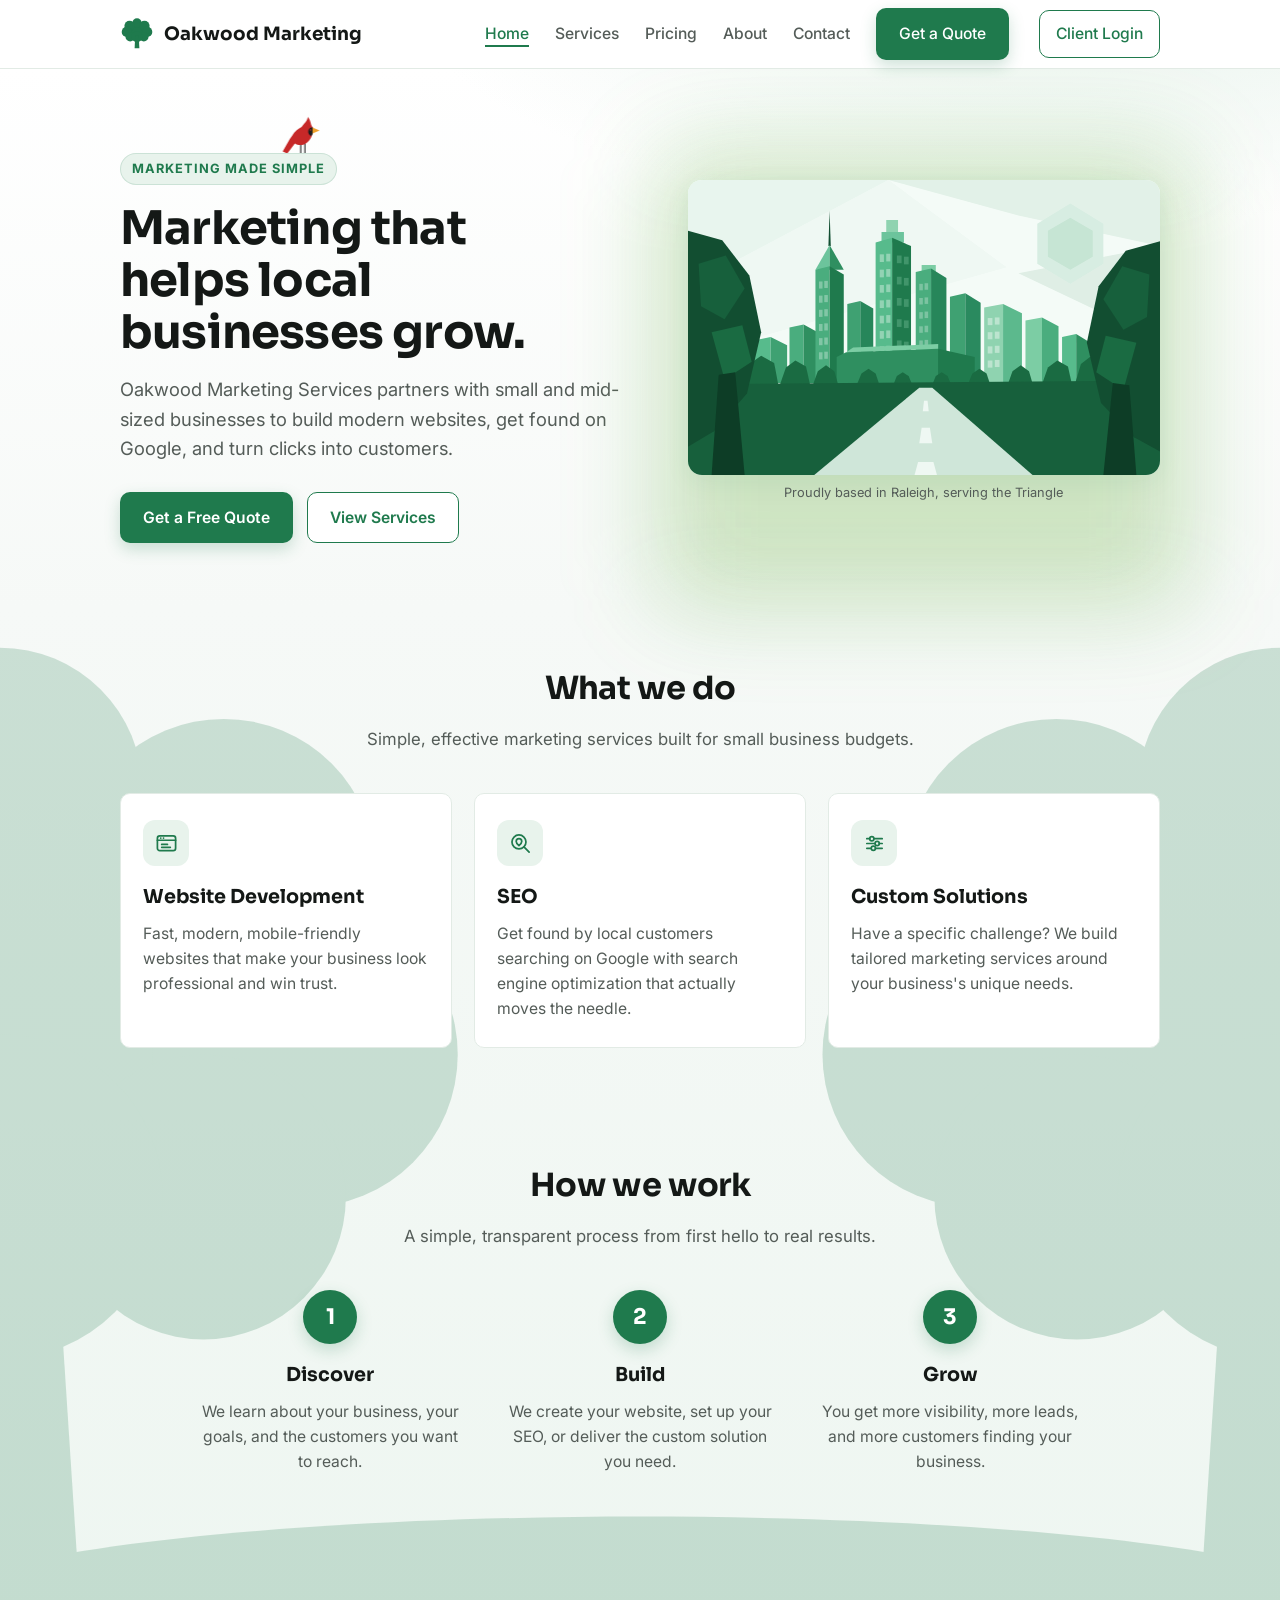
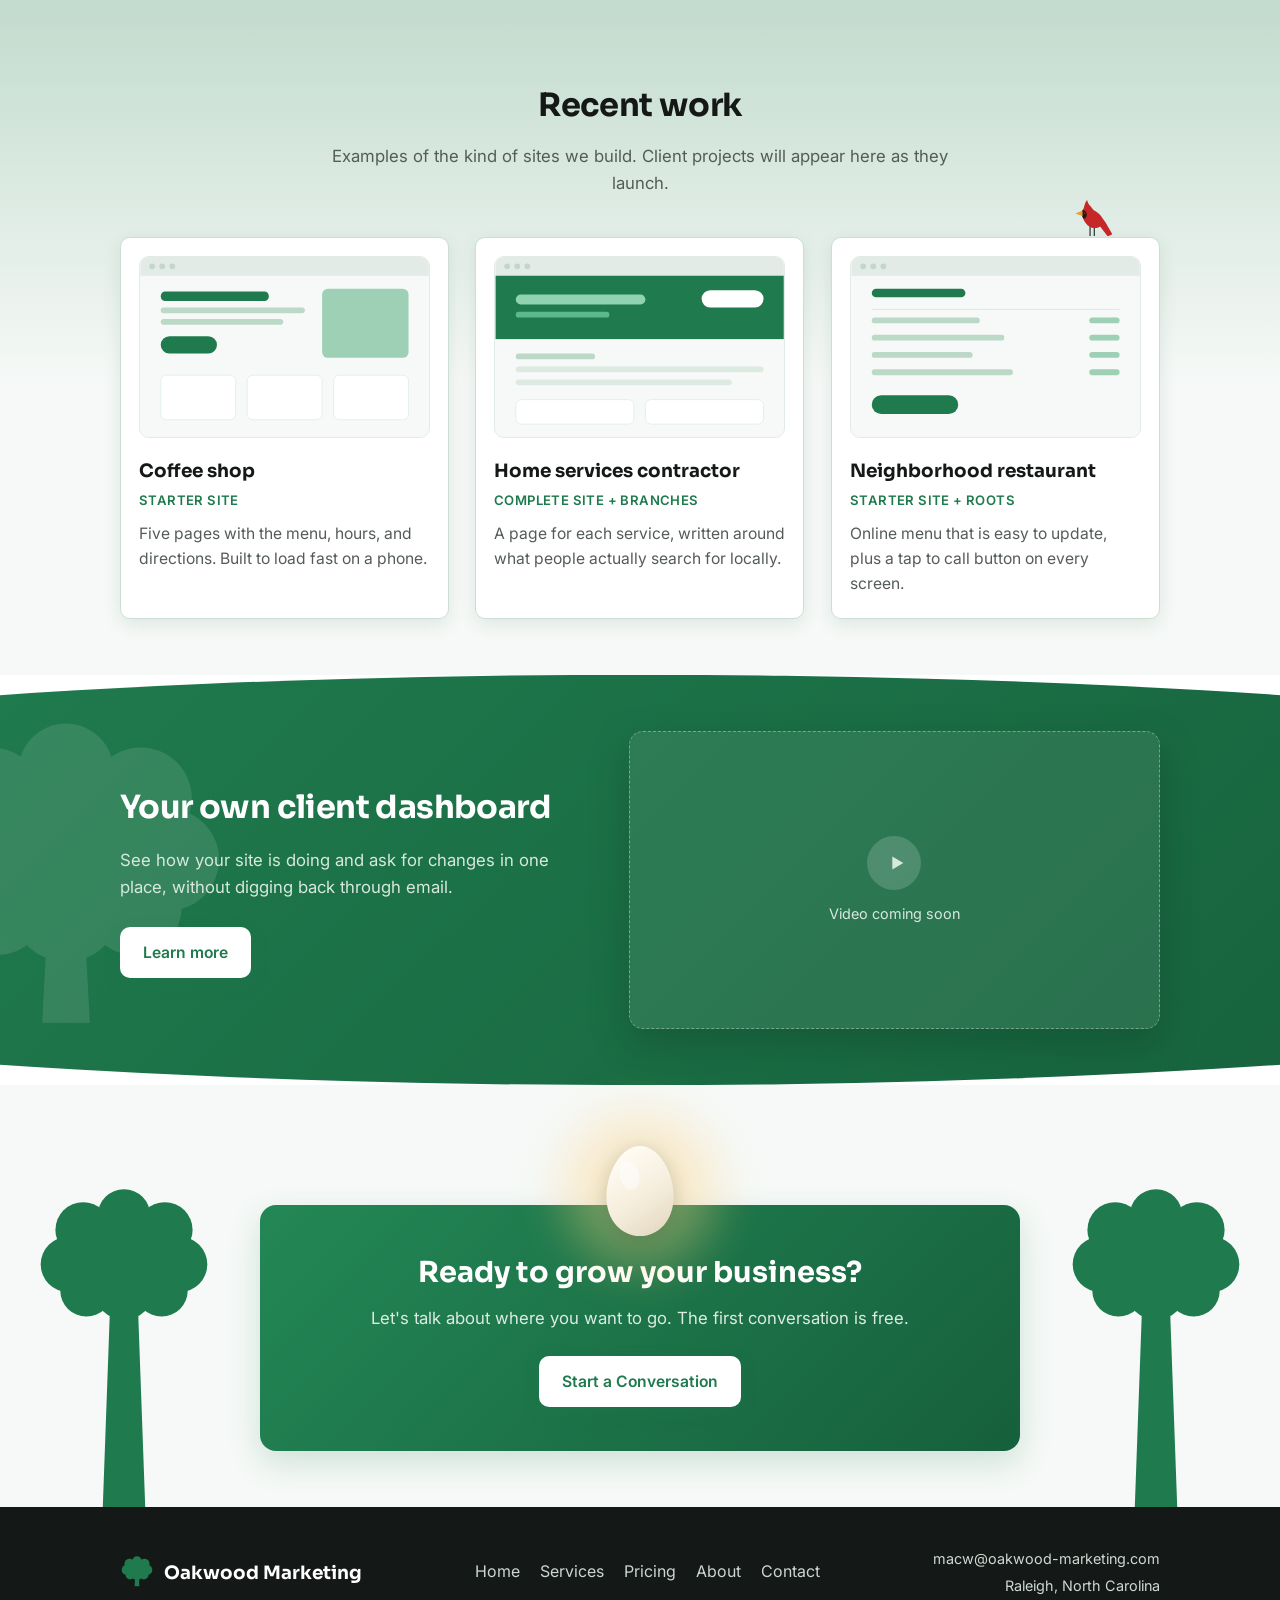
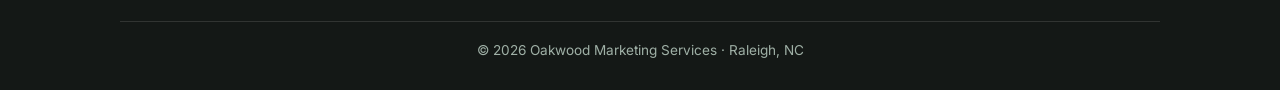
==== commit 3de24f8e: "Use the real email, drop the placeholder phone number Every address across the site and the portal i" ====
--- a/index.html
+++ b/index.html
@@ -412,8 +412,7 @@
           <li><a href="contact.html">Contact</a></li>
         </ul>
         <ul class="footer-contact">
-          <li><a href="mailto:hello@oakwood-marketing.com">hello@oakwood-marketing.com</a></li>
-          <li><a href="tel:+19195550000">(919) 555-0000</a></li>
+          <li><a href="mailto:macw@oakwood-marketing.com">macw@oakwood-marketing.com</a></li>
           <li>Raleigh, North Carolina</li>
         </ul>
       </div>
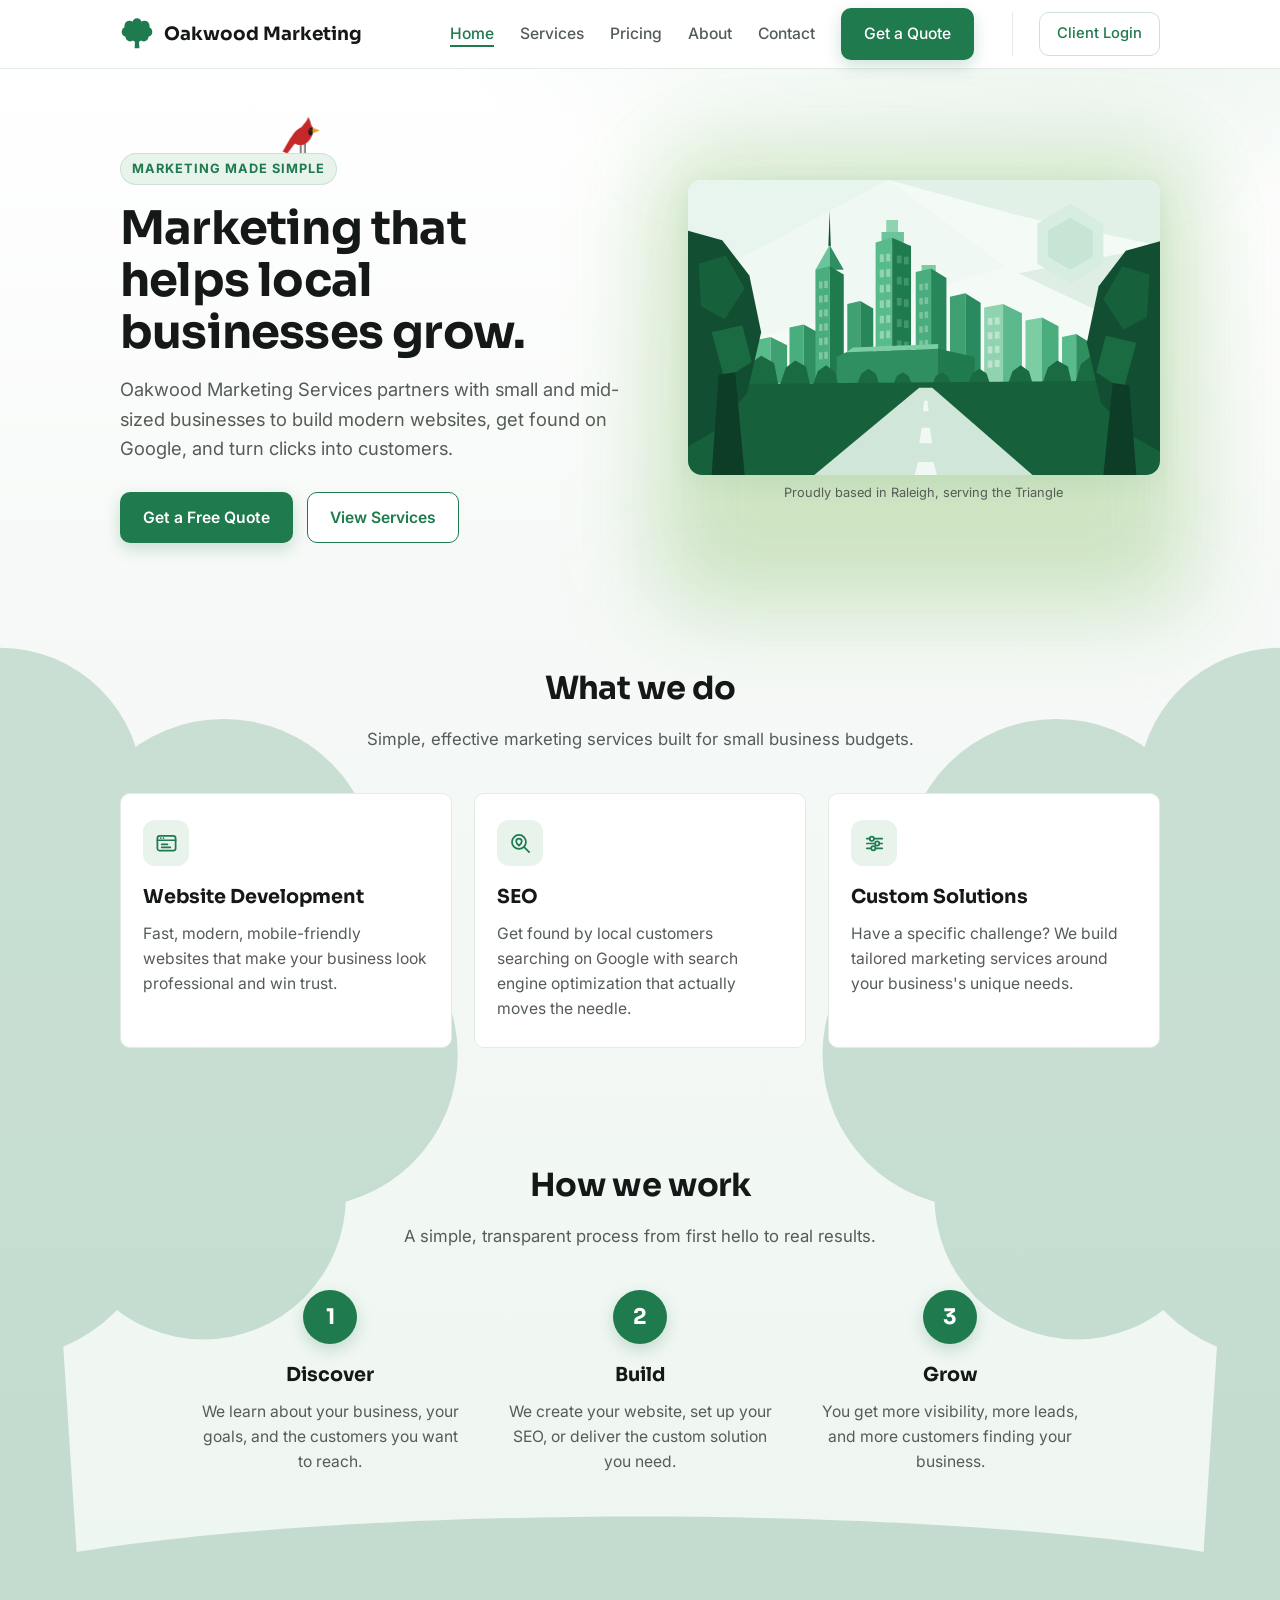
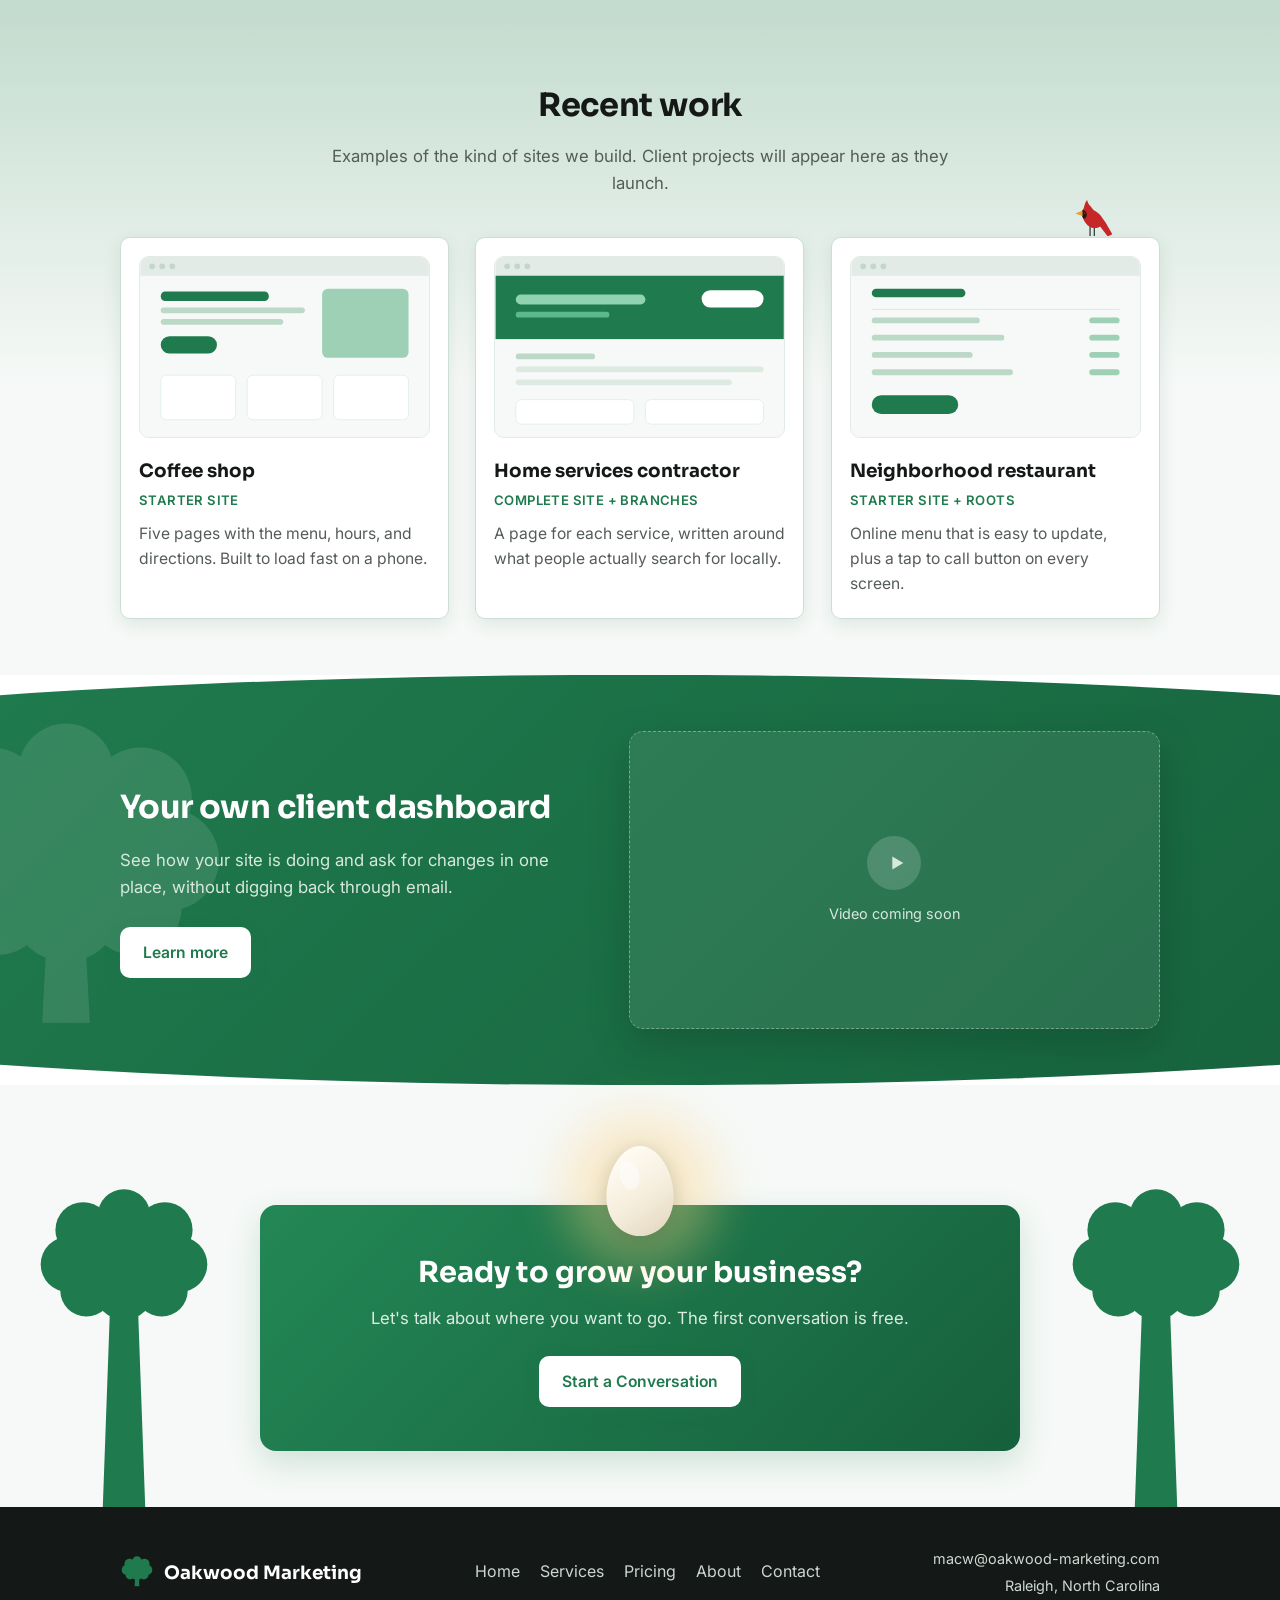
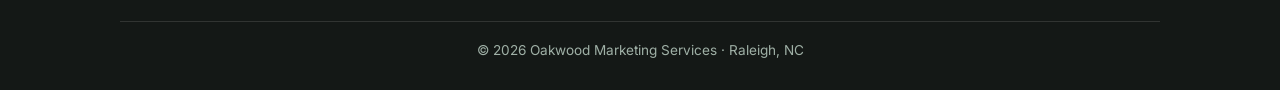
==== commit e3a35c94: "Set Client Login apart on the corner of the nav Widens the gap before it and puts a hairline in that" ====
--- a/index.html
+++ b/index.html
@@ -9,7 +9,17 @@
   <link rel="preconnect" href="https://fonts.googleapis.com">
   <link rel="preconnect" href="https://fonts.gstatic.com" crossorigin>
   <link href="https://fonts.googleapis.com/css2?family=Inter:wght@400;500;600&family=Sora:wght@600;700&display=swap" rel="stylesheet">
-  <link rel="stylesheet" href="css/styles.css?v=86">
+  <link rel="stylesheet" href="css/styles.css?v=89">
+
+  <!-- Google Analytics (gtag.js). Public pages only: the portal, login and
+       set-password pages are a signed-in area and are deliberately left out. -->
+  <script async src="https://www.googletagmanager.com/gtag/js?id=G-K1VFNR85L4"></script>
+  <script>
+    window.dataLayer = window.dataLayer || [];
+    function gtag(){dataLayer.push(arguments);}
+    gtag('js', new Date());
+    gtag('config', 'G-K1VFNR85L4');
+  </script>
 </head>
 <body>
 
@@ -28,7 +38,7 @@
         <li><a href="about.html">About</a></li>
         <li><a href="contact.html">Contact</a></li>
         <li><a href="contact.html" class="btn btn-primary">Get a Quote</a></li>
-        <li><a href="login.html" class="btn btn-outline nav-login">Client Login</a></li>
+        <li class="nav-login-item"><a href="login.html" class="btn btn-outline nav-login">Client Login</a></li>
       </ul>
     </div>
   </header>
--- a/css/styles.css
+++ b/css/styles.css
@@ -1146,9 +1146,13 @@
 .cta-band.bare p  { color: #3f4d46; }
 
 /* ---------- Contact ---------- */
+/* One column: the form is the whole page now that the details column is gone.
+   Narrower than the container so the fields keep a comfortable measure instead
+   of stretching the full width, and centred so it does not sit off to one side. */
 .contact-grid {
   display: grid;
-  grid-template-columns: 1fr 1fr;
+  grid-template-columns: 1fr;
+  max-width: 620px;
   gap: 40px;
   align-items: start;
 }
@@ -1197,6 +1201,16 @@
   justify-content: center;
 }
 .contact-info .info-item .icon svg { width: 19px; height: 19px; display: block; }
+/* Sits between the message box and the send button, so it reads as a thank you
+   for taking the time rather than a confirmation that anything has been sent.
+   The confirmation is .form-success, below the button, and only appears after. */
+.form-thanks {
+  font-family: var(--font-display);
+  font-weight: 600;
+  color: var(--green);
+  margin: 0 0 16px;
+}
+
 .form-note {
   font-size: 0.85rem;
   color: var(--muted);
@@ -1303,7 +1317,6 @@
   .promo-stamp { display: none; }
   .cards { grid-template-columns: 1fr; }
   .stats { grid-template-columns: 1fr; gap: 28px; }
-  .contact-grid { grid-template-columns: 1fr; }
   .hero h1 { font-size: 2.1rem; }
   .cta-band { padding: 32px 20px; }
 }
@@ -1413,11 +1426,30 @@
    .nav-links a sets the muted grey on every link and outranks .btn-outline, so
    the green has to be restated here. Slightly tighter than the quote button so
    the pair reads as one CTA and one quiet door, not two equal offers. */
+/* Client Login: the last thing on the bar, set apart from the sales links.
+   The list is right-aligned, so widening the gap before this one pushes
+   everything else left and leaves it alone out on the corner. A hairline in
+   that gap makes the separation deliberate rather than loose spacing, and
+   marks where the sales side of the nav ends and the client door begins. */
+@media (min-width: 821px) {
+  .nav-links .nav-login-item {
+    margin-left: 12px;
+    padding-left: 26px;
+    border-left: 1px solid var(--border);
+  }
+}
 .nav-links a.nav-login,
 .nav-links a.nav-login:hover {
   color: var(--green);
-  padding: 10px 16px;
-  margin-left: 4px;
+  padding: 9px 17px;
+  font-size: 0.92rem;
+  /* Softer edge than the quote button's solid fill, so the pair reads as one
+     call to action and one quiet door rather than two competing offers. */
+  border-color: #cfe0d6;
+}
+.nav-links a.nav-login:hover {
+  background: var(--green-light);
+  border-color: var(--green);
 }
 
 /* Primary button: lift + soft shadow so it reads as clickable */
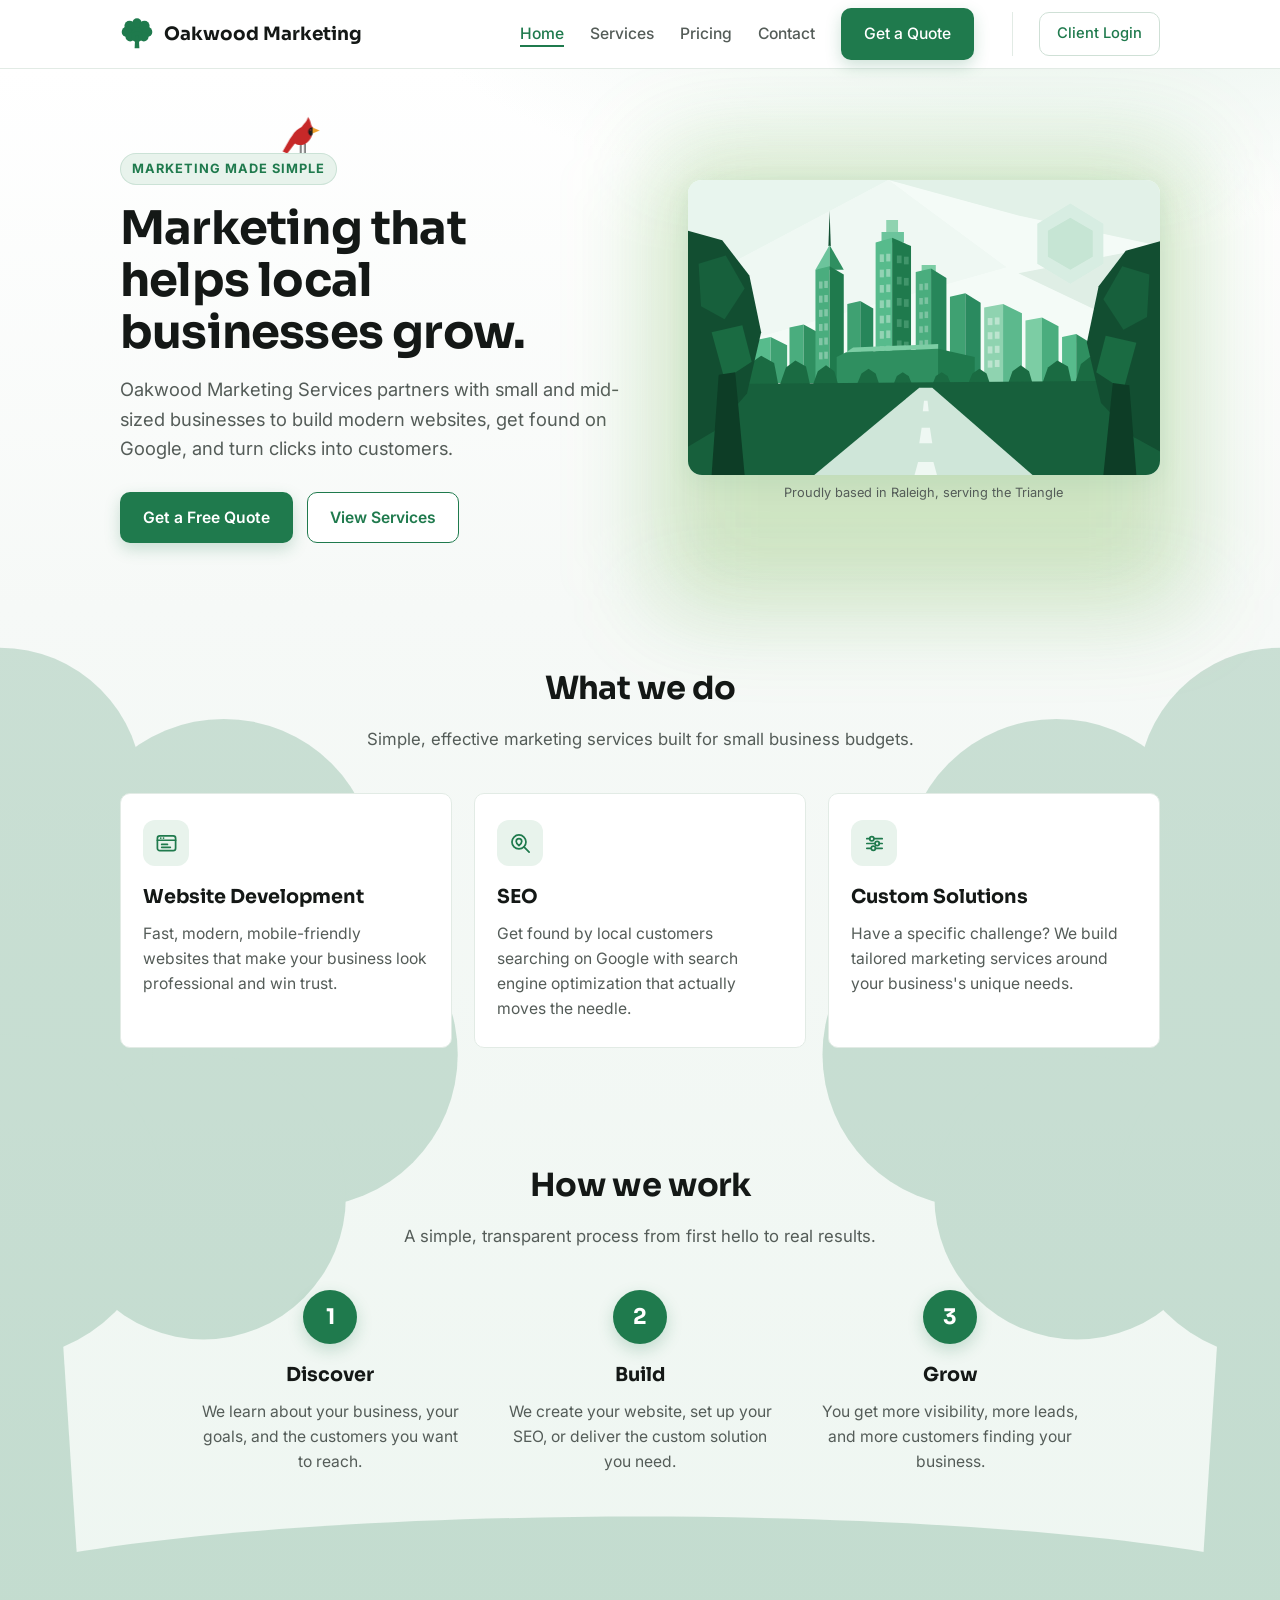
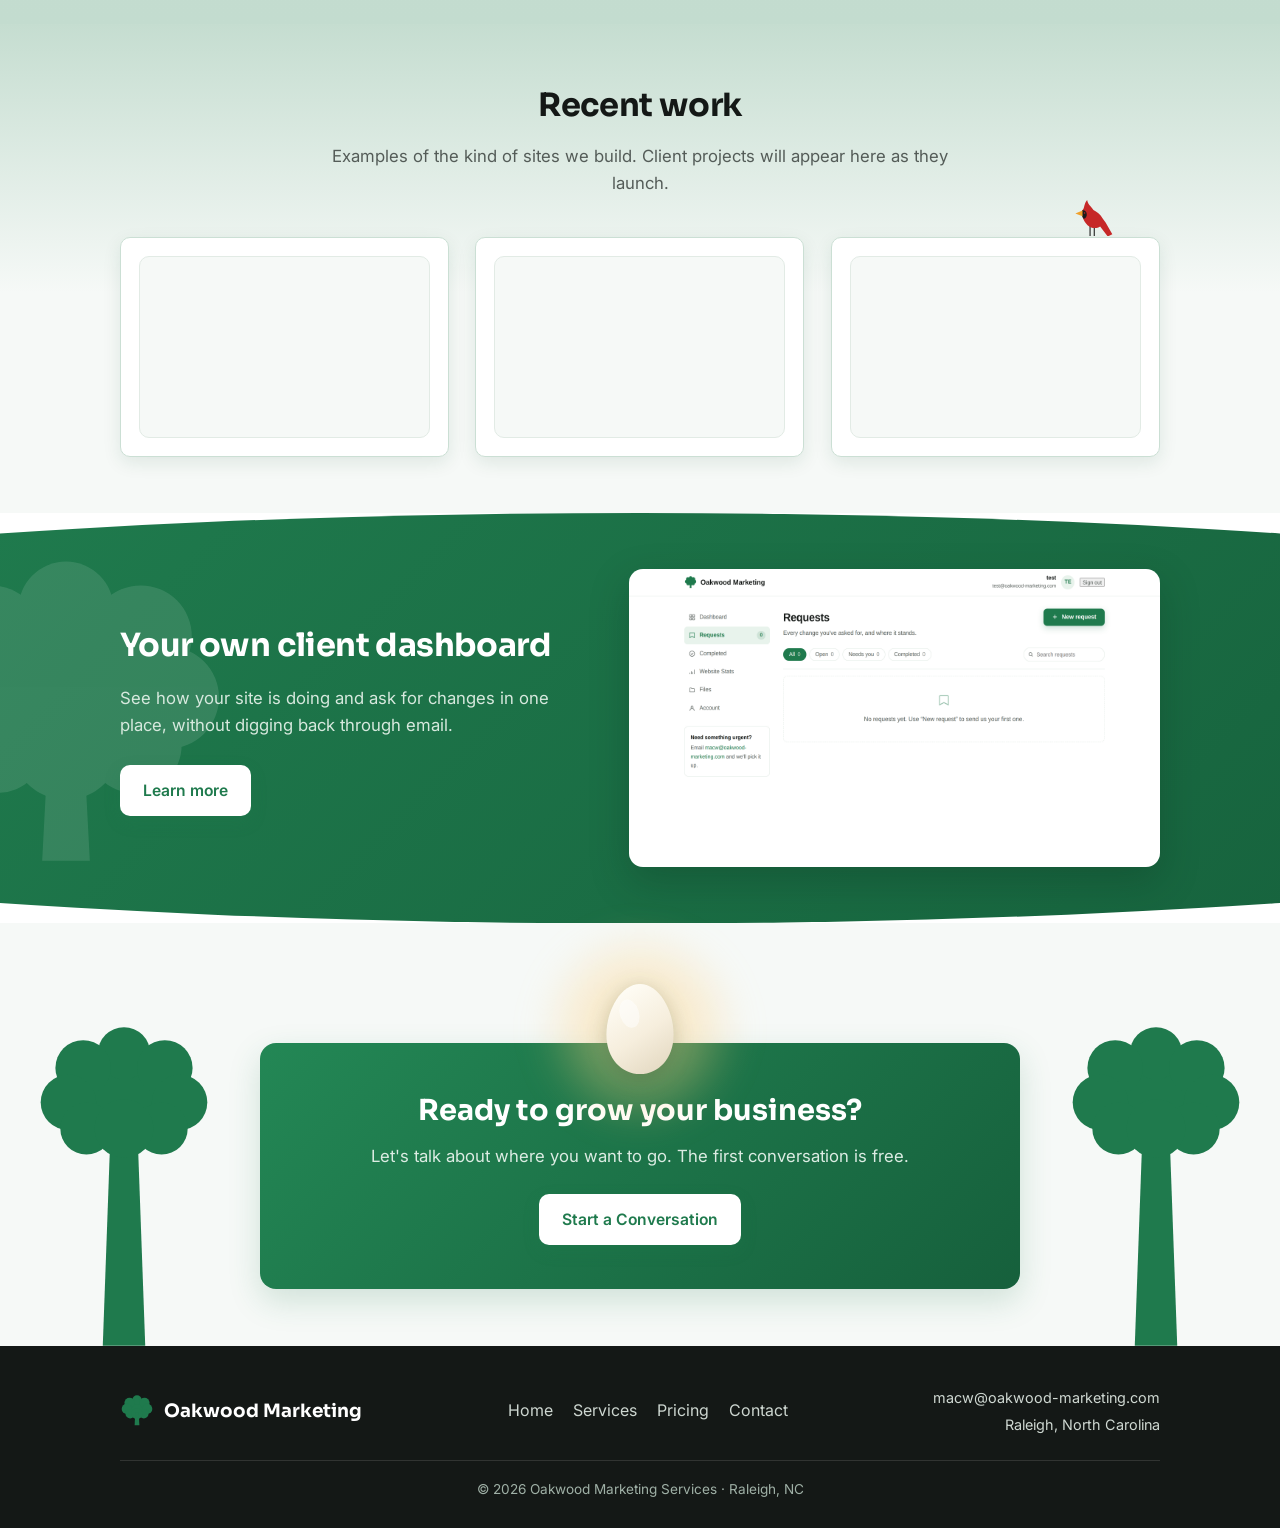
==== commit f8f23e4e: "Show the portal on the home page, blank the work cards, hide About Dashboard section: the video plac" ====
--- a/index.html
+++ b/index.html
@@ -9,7 +9,7 @@
   <link rel="preconnect" href="https://fonts.googleapis.com">
   <link rel="preconnect" href="https://fonts.gstatic.com" crossorigin>
   <link href="https://fonts.googleapis.com/css2?family=Inter:wght@400;500;600&family=Sora:wght@600;700&display=swap" rel="stylesheet">
-  <link rel="stylesheet" href="css/styles.css?v=89">
+  <link rel="stylesheet" href="css/styles.css?v=90">
 
   <!-- Google Analytics (gtag.js). Public pages only: the portal, login and
        set-password pages are a signed-in area and are deliberately left out. -->
@@ -35,7 +35,7 @@
         <li><a href="index.html" class="active">Home</a></li>
         <li><a href="services.html">Services</a></li>
         <li><a href="services.html#pricing">Pricing</a></li>
-        <li><a href="about.html">About</a></li>
+        <!-- Hidden for now, page still exists: <li><a href="about.html">About</a></li> -->
         <li><a href="contact.html">Contact</a></li>
         <li><a href="contact.html" class="btn btn-primary">Get a Quote</a></li>
         <li class="nav-login-item"><a href="login.html" class="btn btn-outline nav-login">Client Login</a></li>
@@ -204,67 +204,16 @@
 
       <div class="work-grid reveal-group">
 
-        <article class="work-card reveal">
-          <div class="work-shot">
-            <svg viewBox="0 0 400 250" aria-hidden="true">
-              <rect width="400" height="250" fill="#f6f9f7"/>
-              <rect width="400" height="26" fill="#e2ebe5"/>
-              <circle cx="16" cy="13" r="4" fill="#c3d6cb"/><circle cx="30" cy="13" r="4" fill="#c3d6cb"/><circle cx="44" cy="13" r="4" fill="#c3d6cb"/>
-              <rect x="28" y="48" width="150" height="13" rx="6" fill="#1f7a4d"/>
-              <rect x="28" y="70" width="200" height="8" rx="4" fill="#bcd9c8"/>
-              <rect x="28" y="86" width="170" height="8" rx="4" fill="#bcd9c8"/>
-              <rect x="28" y="110" width="78" height="24" rx="12" fill="#1f7a4d"/>
-              <rect x="252" y="44" width="120" height="96" rx="8" fill="#9ed0b6"/>
-              <rect x="28" y="164" width="104" height="62" rx="8" fill="#ffffff" stroke="#dceae2"/>
-              <rect x="148" y="164" width="104" height="62" rx="8" fill="#ffffff" stroke="#dceae2"/>
-              <rect x="268" y="164" width="104" height="62" rx="8" fill="#ffffff" stroke="#dceae2"/>
-            </svg>
-          </div>
-          <h3>Coffee shop</h3>
-          <p class="work-meta">Starter Site</p>
-          <p>Five pages with the menu, hours, and directions. Built to load fast on a phone.</p>
+        <article class="work-card work-card-empty reveal">
+          <div class="work-shot" aria-hidden="true"></div>
         </article>
 
-        <article class="work-card reveal">
-          <div class="work-shot">
-            <svg viewBox="0 0 400 250" aria-hidden="true">
-              <rect width="400" height="250" fill="#f6f9f7"/>
-              <rect width="400" height="26" fill="#e2ebe5"/>
-              <circle cx="16" cy="13" r="4" fill="#c3d6cb"/><circle cx="30" cy="13" r="4" fill="#c3d6cb"/><circle cx="44" cy="13" r="4" fill="#c3d6cb"/>
-              <rect x="0" y="26" width="400" height="88" fill="#1f7a4d"/>
-              <rect x="28" y="52" width="180" height="14" rx="7" fill="#8fd3b0"/>
-              <rect x="28" y="76" width="130" height="8" rx="4" fill="#5cb98d"/>
-              <rect x="286" y="46" width="86" height="24" rx="12" fill="#ffffff"/>
-              <rect x="28" y="134" width="110" height="8" rx="4" fill="#bcd9c8"/>
-              <rect x="28" y="152" width="344" height="8" rx="4" fill="#dceae2"/>
-              <rect x="28" y="170" width="300" height="8" rx="4" fill="#dceae2"/>
-              <rect x="28" y="198" width="164" height="34" rx="8" fill="#ffffff" stroke="#dceae2"/>
-              <rect x="208" y="198" width="164" height="34" rx="8" fill="#ffffff" stroke="#dceae2"/>
-            </svg>
-          </div>
-          <h3>Home services contractor</h3>
-          <p class="work-meta">Complete Site + Branches</p>
-          <p>A page for each service, written around what people actually search for locally.</p>
+        <article class="work-card work-card-empty reveal">
+          <div class="work-shot" aria-hidden="true"></div>
         </article>
 
-        <article class="work-card reveal">
-          <div class="work-shot">
-            <svg viewBox="0 0 400 250" aria-hidden="true">
-              <rect width="400" height="250" fill="#f6f9f7"/>
-              <rect width="400" height="26" fill="#e2ebe5"/>
-              <circle cx="16" cy="13" r="4" fill="#c3d6cb"/><circle cx="30" cy="13" r="4" fill="#c3d6cb"/><circle cx="44" cy="13" r="4" fill="#c3d6cb"/>
-              <rect x="28" y="44" width="130" height="12" rx="6" fill="#1f7a4d"/>
-              <rect x="28" y="72" width="344" height="1.5" fill="#dceae2"/>
-              <rect x="28" y="84" width="150" height="8" rx="4" fill="#bcd9c8"/><rect x="330" y="84" width="42" height="8" rx="4" fill="#9ed0b6"/>
-              <rect x="28" y="108" width="184" height="8" rx="4" fill="#bcd9c8"/><rect x="330" y="108" width="42" height="8" rx="4" fill="#9ed0b6"/>
-              <rect x="28" y="132" width="140" height="8" rx="4" fill="#bcd9c8"/><rect x="330" y="132" width="42" height="8" rx="4" fill="#9ed0b6"/>
-              <rect x="28" y="156" width="196" height="8" rx="4" fill="#bcd9c8"/><rect x="330" y="156" width="42" height="8" rx="4" fill="#9ed0b6"/>
-              <rect x="28" y="192" width="120" height="26" rx="13" fill="#1f7a4d"/>
-            </svg>
-          </div>
-          <h3>Neighborhood restaurant</h3>
-          <p class="work-meta">Starter Site + Roots</p>
-          <p>Online menu that is easy to update, plus a tap to call button on every screen.</p>
+        <article class="work-card work-card-empty reveal">
+          <div class="work-shot" aria-hidden="true"></div>
         </article>
 
         <!-- Same cardinal, same flight. The wrapper mirrors it so the
@@ -326,23 +275,16 @@
         <a href="services.html" class="btn btn-primary">Learn more</a>
       </div>
 
-      <!-- TO ADD THE VIDEO: delete the .promo-video-empty span below and drop the
-           embed in its place, e.g.
+      <!-- The portal itself, stood in for the video. TO SWAP IN A VIDEO LATER:
+           replace the <img> with the embed, e.g.
            <iframe src="https://www.youtube.com/embed/VIDEO_ID"
                    title="A tour of the client dashboard"
                    allow="accelerometer; clipboard-write; encrypted-media; picture-in-picture"
                    allowfullscreen></iframe>
-           The frame is already 16:9 and the iframe fills it, so nothing else
-           needs changing. -->
+           The frame is 16:9 and its children fill it, so nothing else changes. -->
       <div class="promo-video reveal">
-        <span class="promo-video-empty">
-          <span class="play">
-            <svg viewBox="0 0 24 24" fill="currentColor" aria-hidden="true">
-              <polygon points="8,5 20,12 8,19"/>
-            </svg>
-          </span>
-          Video coming soon
-        </span>
+        <img src="assets/portal-preview.png"
+             alt="The Oakwood client dashboard, showing the requests page">
       </div>
 
     </div>
@@ -418,7 +360,7 @@
           <li><a href="index.html">Home</a></li>
           <li><a href="services.html">Services</a></li>
           <li><a href="services.html#pricing">Pricing</a></li>
-          <li><a href="about.html">About</a></li>
+          <!-- Hidden for now, page still exists: <li><a href="about.html">About</a></li> -->
           <li><a href="contact.html">Contact</a></li>
         </ul>
         <ul class="footer-contact">
--- a/css/styles.css
+++ b/css/styles.css
@@ -27,6 +27,14 @@
 
 html { scroll-behavior: smooth; }
 
+/* Nothing may widen the page sideways. Half the artwork here is meant to hang
+   past the edges - the flanking trees, the leaf clusters, the cardinal's run-in
+   - and on a narrow screen that turns into a page you can swipe sideways by a
+   few pixels, which just reads as broken.
+   clip rather than hidden: hidden would make this a scroll container and break
+   the sticky header, clip only clips. */
+html, body { overflow-x: clip; }
+
 /* The header is sticky, so jumping to an anchor would park the target
    underneath it. Stop short by the header height plus a little breathing room. */
 [id] { scroll-margin-top: 96px; }
@@ -346,6 +354,7 @@
   background: rgba(255, 255, 255, 0.08);
   box-shadow: 0 14px 38px rgba(9, 46, 29, 0.28);
 }
+.promo-video > img,
 .promo-video > iframe,
 .promo-video > video {
   width: 100%;
@@ -787,6 +796,12 @@
   object-fit: cover;
   object-position: top center;
 }
+
+/* Blank while there is no real work to show. The frame keeps its 8:5 shape and
+   the grid keeps its rhythm, so dropping a screenshot and a title in later
+   changes nothing about the layout. The card's bottom padding matches the
+   frame's top margin, since there is no text under it to space away from. */
+.work-card-empty { padding-bottom: 18px; }
 
 /* Text shares the screenshot's 18px gutter so every edge inside the card
    lines up on one column. */
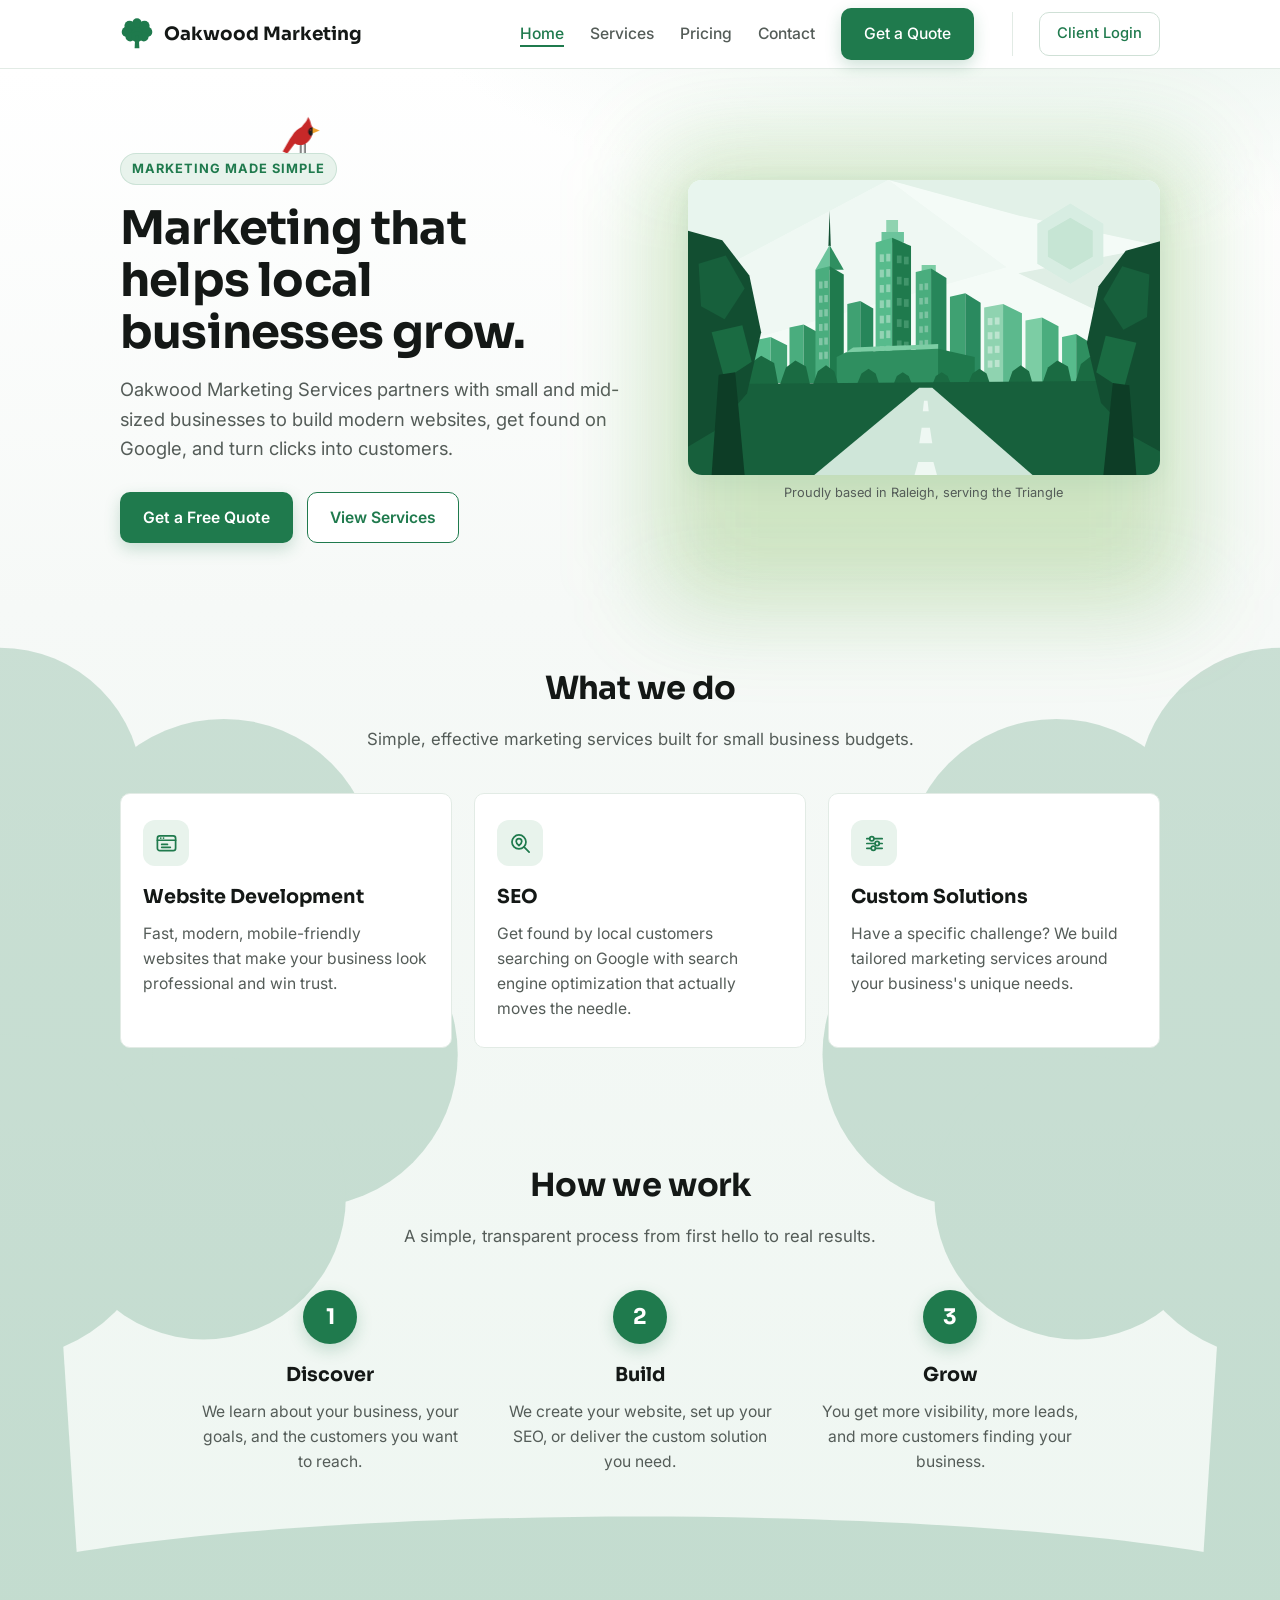
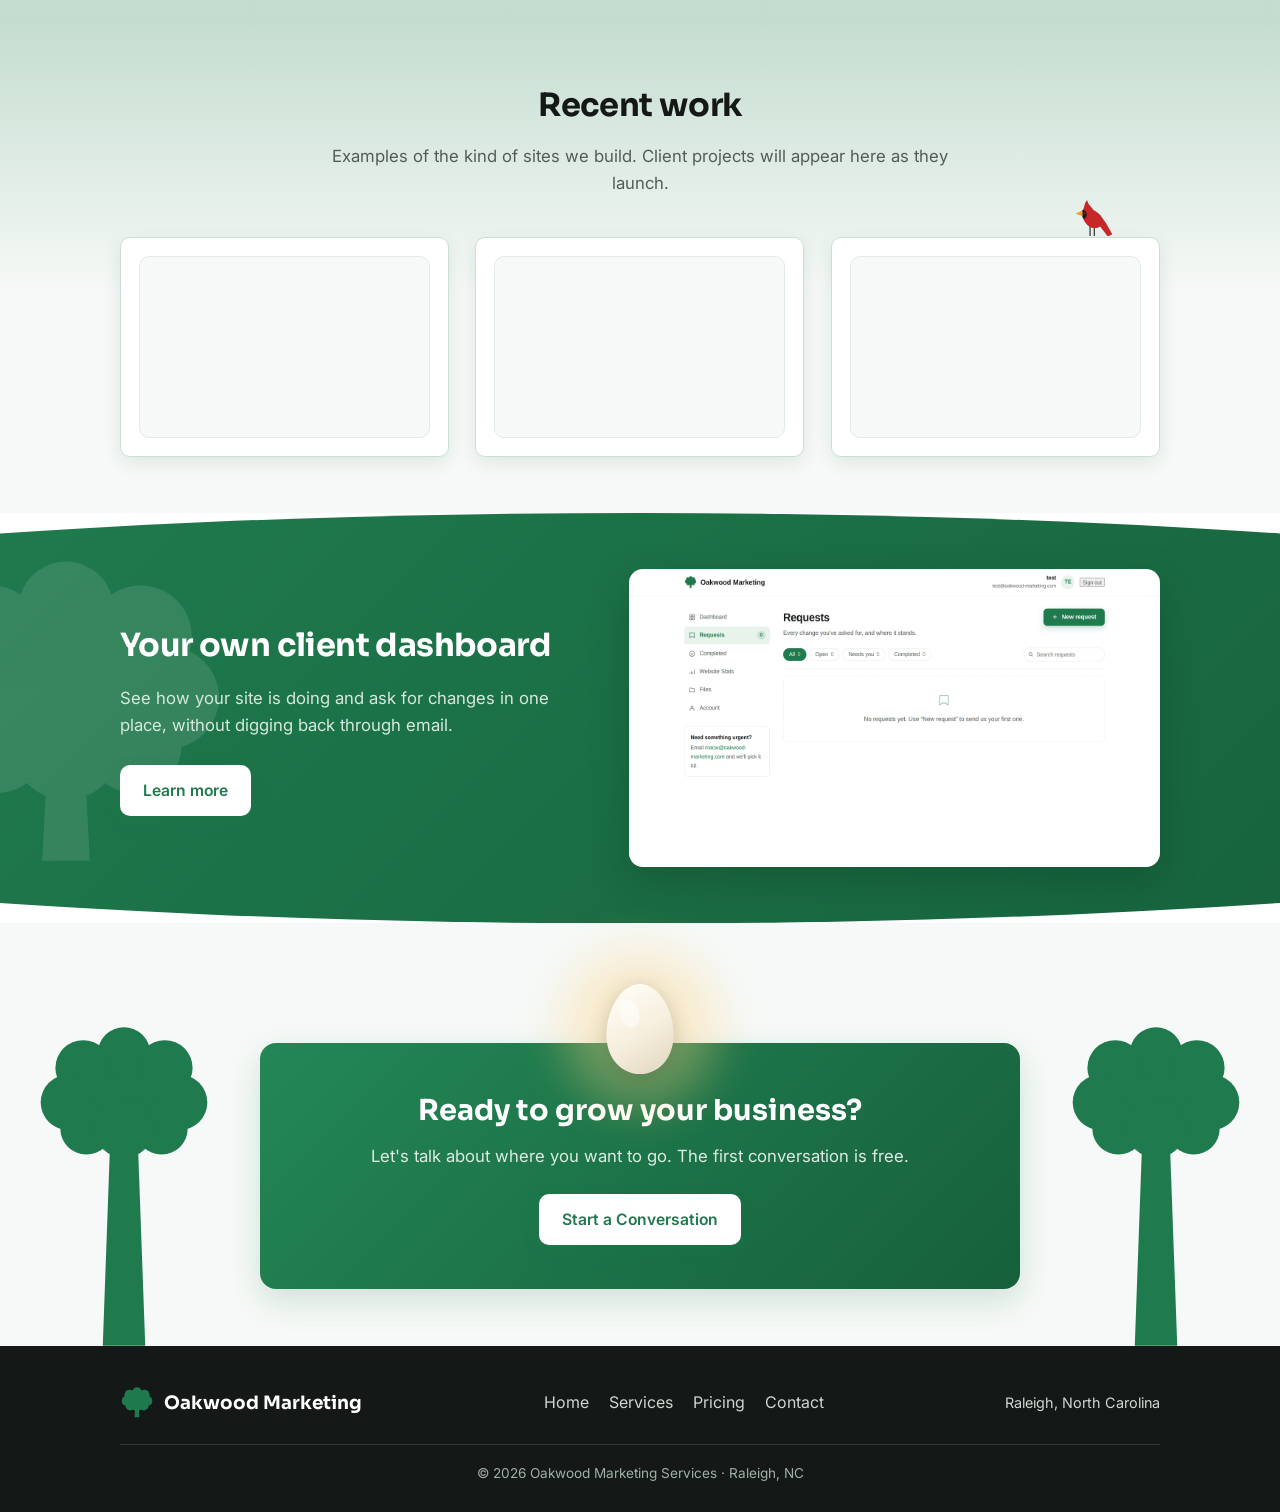
==== commit a0aa737f: "Take the email out of the footer Removed from all four public pages, leaving the location in the con" ====
--- a/index.html
+++ b/index.html
@@ -364,7 +364,6 @@
           <li><a href="contact.html">Contact</a></li>
         </ul>
         <ul class="footer-contact">
-          <li><a href="mailto:macw@oakwood-marketing.com">macw@oakwood-marketing.com</a></li>
           <li>Raleigh, North Carolina</li>
         </ul>
       </div>
